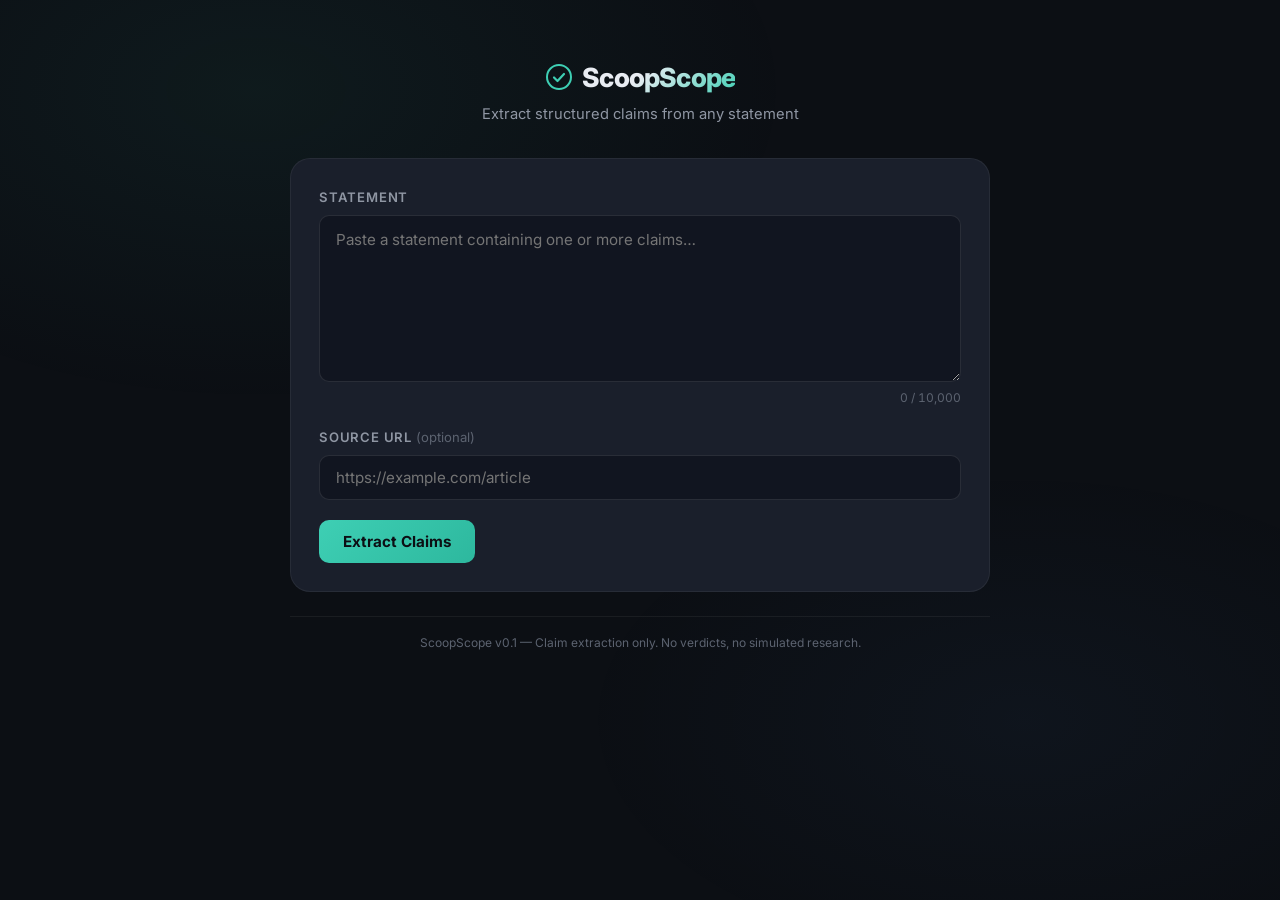
==== frontend/index.html @ 3f0a3651 "feat(milestone-2a): reconcile validation gaps, verify frontend ordering, and design evidence search" ====
<!DOCTYPE html>
<html lang="en">
<head>
    <meta charset="UTF-8">
    <meta name="viewport" content="width=device-width, initial-scale=1.0">
    <meta name="description" content="ScoopScope — paste a statement, extract structured claims for investigation.">
    <title>ScoopScope — Claim Extractor</title>
    <link rel="preconnect" href="https://fonts.googleapis.com">
    <link rel="preconnect" href="https://fonts.gstatic.com" crossorigin>
    <link href="https://fonts.googleapis.com/css2?family=Inter:wght@400;500;600;700;800&display=swap" rel="stylesheet">
    <link rel="stylesheet" href="style.css">
</head>
<body>
    <div class="app-container">
        <!-- Header -->
        <header class="app-header">
            <div class="logo-group">
                <div class="logo-icon" aria-hidden="true">
                    <svg width="28" height="28" viewBox="0 0 28 28" fill="none">
                        <circle cx="14" cy="14" r="12" stroke="currentColor" stroke-width="2"/>
                        <path d="M9 14.5L12.5 18L19 11" stroke="currentColor" stroke-width="2.2" stroke-linecap="round" stroke-linejoin="round"/>
                    </svg>
                </div>
                <h1 class="logo-text">ScoopScope</h1>
            </div>
            <p class="app-tagline">Extract structured claims from any statement</p>
        </header>

        <!-- Input Section -->
        <main class="main-content">
            <form id="extraction-form" class="input-card" autocomplete="off">
                <div class="form-group">
                    <label for="input-text" class="form-label">Statement</label>
                    <textarea
                        id="input-text"
                        class="form-textarea"
                        placeholder="Paste a statement containing one or more claims…"
                        rows="6"
                        maxlength="10000"
                        required
                    ></textarea>
                    <div class="char-counter">
                        <span id="char-count">0</span> / 10,000
                    </div>
                </div>
                <div class="form-group">
                    <label for="source-url" class="form-label">
                        Source URL <span class="label-optional">(optional)</span>
                    </label>
                    <input
                        id="source-url"
                        class="form-input"
                        type="url"
                        placeholder="https://example.com/article"
                    />
                </div>
                <button id="submit-btn" type="submit" class="btn-primary">
                    <span class="btn-label">Extract Claims</span>
                    <span class="btn-spinner" aria-hidden="true"></span>
                </button>
            </form>

            <!-- Error Banner -->
            <div id="error-banner" class="error-banner hidden" role="alert">
                <div class="error-icon" aria-hidden="true">⚠</div>
                <div class="error-body">
                    <strong id="error-title"></strong>
                    <p id="error-detail"></p>
                    <div class="error-actions">
                        <button id="error-retry" type="button" class="btn-retry">Try Again</button>
                    </div>
                </div>
                <button id="error-dismiss" class="error-dismiss" aria-label="Dismiss">&times;</button>
            </div>

            <!-- Results Section -->
            <section id="results-section" class="results-section hidden" aria-live="polite">
                <div class="results-header">
                    <h2 class="results-title">Extracted Claims</h2>
                    <span id="results-status" class="results-status"></span>
                </div>
                <div class="submitted-context">
                    <div class="context-label">Original submission</div>
                    <blockquote id="submitted-text" class="submitted-text"></blockquote>
                    <div id="submitted-url-row" class="submitted-url-row hidden">
                        <span class="context-label">Source:</span>
                        <a id="submitted-url" class="submitted-url" target="_blank" rel="noopener noreferrer"></a>
                    </div>
                </div>
                <div id="claims-list" class="claims-list"></div>
                <div class="results-footer">
                    <p class="evidence-notice">
                        Claims extracted. Evidence research not yet performed.
                    </p>
                </div>
            </section>
        </main>

        <footer class="app-footer">
            <p>ScoopScope v0.1 — Claim extraction only. No verdicts, no simulated research.</p>
        </footer>
    </div>

    <script src="app.js"></script>
</body>
</html>
---- frontend/style.css ----
/* ============================================================
   ScoopScope — Design System & Styles
   ============================================================ */

/* --- Design tokens --- */
:root {
    /* Palette – dark theme with teal accent */
    --bg-primary: #0c0f14;
    --bg-secondary: #141820;
    --bg-card: #1a1f2b;
    --bg-card-hover: #1f2636;
    --bg-input: #111520;

    --border-subtle: rgba(255, 255, 255, 0.06);
    --border-input: rgba(255, 255, 255, 0.1);
    --border-focus: #3ecfb4;

    --text-primary: #e8ecf2;
    --text-secondary: #8f96a3;
    --text-tertiary: #5c6370;
    --text-accent: #3ecfb4;

    --accent: #3ecfb4;
    --accent-dim: rgba(62, 207, 180, 0.12);
    --accent-hover: #50e8cc;

    --error-bg: rgba(235, 87, 87, 0.1);
    --error-border: rgba(235, 87, 87, 0.3);
    --error-text: #f07070;

    --tag-factual-bg: rgba(62, 207, 180, 0.12);
    --tag-factual-text: #3ecfb4;
    --tag-opinion-bg: rgba(167, 139, 250, 0.12);
    --tag-opinion-text: #a78bfa;
    --tag-prediction-bg: rgba(251, 191, 36, 0.12);
    --tag-prediction-text: #fbbf24;
    --tag-causal-bg: rgba(96, 165, 250, 0.12);
    --tag-causal-text: #60a5fa;

    /* Typography */
    --font-family: 'Inter', -apple-system, BlinkMacSystemFont, 'Segoe UI', Roboto, sans-serif;
    --font-mono: 'Fira Code', 'JetBrains Mono', 'Cascadia Code', monospace;

    /* Spacing & radius */
    --radius-sm: 6px;
    --radius-md: 10px;
    --radius-lg: 16px;
    --radius-xl: 20px;
    --transition: 0.2s ease;
}

/* --- Reset --- */
*,
*::before,
*::after {
    box-sizing: border-box;
    margin: 0;
    padding: 0;
}

/* --- Base --- */
html {
    font-size: 16px;
    -webkit-font-smoothing: antialiased;
    -moz-osx-font-smoothing: grayscale;
}

body {
    font-family: var(--font-family);
    background: var(--bg-primary);
    color: var(--text-primary);
    line-height: 1.6;
    min-height: 100vh;
}

/* Subtle animated gradient on background */
body::before {
    content: '';
    position: fixed;
    inset: 0;
    background:
        radial-gradient(ellipse 60% 50% at 20% 10%, rgba(62, 207, 180, 0.06) 0%, transparent 70%),
        radial-gradient(ellipse 50% 40% at 80% 80%, rgba(96, 165, 250, 0.04) 0%, transparent 70%);
    pointer-events: none;
    z-index: 0;
}

/* --- Layout --- */
.app-container {
    position: relative;
    z-index: 1;
    max-width: 740px;
    margin: 0 auto;
    padding: 2rem 1.25rem 3rem;
    display: flex;
    flex-direction: column;
    gap: 1.5rem;
}

/* --- Header --- */
.app-header {
    text-align: center;
    padding: 1.5rem 0 0.5rem;
}

.logo-group {
    display: inline-flex;
    align-items: center;
    gap: 0.6rem;
}

.logo-icon {
    color: var(--accent);
    display: flex;
}

.logo-text {
    font-size: 1.65rem;
    font-weight: 800;
    letter-spacing: -0.03em;
    background: linear-gradient(135deg, var(--text-primary) 40%, var(--accent) 100%);
    -webkit-background-clip: text;
    -webkit-text-fill-color: transparent;
    background-clip: text;
}

.app-tagline {
    color: var(--text-secondary);
    font-size: 0.92rem;
    margin-top: 0.25rem;
}

/* --- Cards --- */
.input-card {
    background: var(--bg-card);
    border: 1px solid var(--border-subtle);
    border-radius: var(--radius-xl);
    padding: 1.75rem;
    display: flex;
    flex-direction: column;
    gap: 1.25rem;
    transition: border-color var(--transition);
}

.input-card:focus-within {
    border-color: rgba(62, 207, 180, 0.2);
}

/* --- Form elements --- */
.form-group {
    display: flex;
    flex-direction: column;
    gap: 0.4rem;
}

.form-label {
    font-size: 0.82rem;
    font-weight: 600;
    color: var(--text-secondary);
    text-transform: uppercase;
    letter-spacing: 0.06em;
}

.label-optional {
    font-weight: 400;
    text-transform: none;
    letter-spacing: normal;
    color: var(--text-tertiary);
}

.form-textarea,
.form-input {
    background: var(--bg-input);
    border: 1px solid var(--border-input);
    border-radius: var(--radius-md);
    color: var(--text-primary);
    font-family: var(--font-family);
    font-size: 0.95rem;
    padding: 0.75rem 1rem;
    transition: border-color var(--transition), box-shadow var(--transition);
    width: 100%;
}

.form-textarea {
    resize: vertical;
    min-height: 120px;
    line-height: 1.55;
}

.form-textarea:focus,
.form-input:focus {
    outline: none;
    border-color: var(--border-focus);
    box-shadow: 0 0 0 3px var(--accent-dim);
}

.char-counter {
    font-size: 0.75rem;
    color: var(--text-tertiary);
    text-align: right;
    font-variant-numeric: tabular-nums;
}

/* --- Button --- */
.btn-primary {
    display: inline-flex;
    align-items: center;
    justify-content: center;
    gap: 0.5rem;
    background: linear-gradient(135deg, var(--accent) 0%, #2db89e 100%);
    color: #0c0f14;
    font-family: var(--font-family);
    font-size: 0.95rem;
    font-weight: 700;
    padding: 0.75rem 1.5rem;
    border: none;
    border-radius: var(--radius-md);
    cursor: pointer;
    transition: transform var(--transition), box-shadow var(--transition), opacity var(--transition);
    align-self: flex-start;
    position: relative;
}

.btn-primary:hover:not(:disabled) {
    transform: translateY(-1px);
    box-shadow: 0 4px 20px rgba(62, 207, 180, 0.25);
}

.btn-primary:active:not(:disabled) {
    transform: translateY(0);
}

.btn-primary:disabled {
    opacity: 0.6;
    cursor: not-allowed;
}

.btn-primary.loading .btn-label {
    opacity: 0;
}

.btn-primary.loading .btn-spinner {
    display: block;
}

.btn-spinner {
    display: none;
    width: 18px;
    height: 18px;
    border: 2.5px solid rgba(12, 15, 20, 0.2);
    border-top-color: #0c0f14;
    border-radius: 50%;
    animation: spin 0.7s linear infinite;
    position: absolute;
}

@keyframes spin {
    to { transform: rotate(360deg); }
}

/* --- Error banner --- */
.error-banner {
    background: var(--error-bg);
    border: 1px solid var(--error-border);
    border-radius: var(--radius-md);
    padding: 1rem 1.25rem;
    display: flex;
    align-items: flex-start;
    gap: 0.75rem;
    animation: slideDown 0.25s ease-out;
}

.error-banner.hidden {
    display: none;
}

@keyframes slideDown {
    from {
        opacity: 0;
        transform: translateY(-8px);
    }
    to {
        opacity: 1;
        transform: translateY(0);
    }
}

.error-icon {
    font-size: 1.15rem;
    line-height: 1;
    flex-shrink: 0;
    margin-top: 2px;
}

.error-body {
    flex: 1;
    min-width: 0;
}

.error-body strong {
    color: var(--error-text);
    font-size: 0.9rem;
}

.error-body p {
    color: var(--text-secondary);
    font-size: 0.85rem;
    margin-top: 0.2rem;
    word-break: break-word;
}

.error-actions {
    margin-top: 0.6rem;
}

.btn-retry {
    background: rgba(235, 87, 87, 0.18);
    color: #ffb4b4;
    border: 1px solid rgba(235, 87, 87, 0.45);
    border-radius: var(--radius-sm);
    padding: 0.35rem 0.85rem;
    font-size: 0.82rem;
    font-weight: 600;
    cursor: pointer;
    font-family: var(--font-family);
    display: inline-flex;
    align-items: center;
    gap: 0.35rem;
    transition: background var(--transition), border-color var(--transition), transform var(--transition);
}

.btn-retry:hover {
    background: rgba(235, 87, 87, 0.3);
    border-color: rgba(235, 87, 87, 0.7);
    color: #ffffff;
    transform: translateY(-1px);
}

.btn-retry:active {
    transform: translateY(0);
}

.error-dismiss {
    background: none;
    border: none;
    color: var(--text-tertiary);
    font-size: 1.3rem;
    cursor: pointer;
    padding: 0 0.25rem;
    line-height: 1;
    transition: color var(--transition);
}

.error-dismiss:hover {
    color: var(--text-primary);
}

/* --- Results --- */
.results-section {
    animation: fadeIn 0.3s ease-out;
}

.results-section.hidden {
    display: none;
}

@keyframes fadeIn {
    from { opacity: 0; }
    to { opacity: 1; }
}

.results-header {
    display: flex;
    align-items: center;
    justify-content: space-between;
    gap: 1rem;
    margin-bottom: 1rem;
}

.results-title {
    font-size: 1.15rem;
    font-weight: 700;
    color: var(--text-primary);
}

.results-status {
    font-size: 0.78rem;
    color: var(--text-tertiary);
    font-variant-numeric: tabular-nums;
}

/* Submitted context block */
.submitted-context {
    background: var(--bg-card);
    border: 1px solid var(--border-subtle);
    border-radius: var(--radius-md);
    padding: 1rem 1.25rem;
    margin-bottom: 1rem;
}

.context-label {
    font-size: 0.72rem;
    font-weight: 600;
    text-transform: uppercase;
    letter-spacing: 0.06em;
    color: var(--text-tertiary);
    margin-bottom: 0.4rem;
}

.submitted-text {
    color: var(--text-secondary);
    font-size: 0.88rem;
    line-height: 1.55;
    border-left: 3px solid var(--border-input);
    padding-left: 0.75rem;
    white-space: pre-wrap;
    word-break: break-word;
    max-height: 200px;
    overflow-y: auto;
}

.submitted-url-row {
    margin-top: 0.6rem;
    display: flex;
    align-items: center;
    gap: 0.4rem;
}

.submitted-url-row.hidden {
    display: none;
}

.submitted-url {
    color: var(--accent);
    font-size: 0.82rem;
    text-decoration: none;
    word-break: break-all;
}

.submitted-url:hover {
    text-decoration: underline;
}

/* Claims list */
.claims-list {
    display: flex;
    flex-direction: column;
    gap: 0.75rem;
}

.claim-card {
    background: var(--bg-card);
    border: 1px solid var(--border-subtle);
    border-radius: var(--radius-lg);
    padding: 1.25rem;
    transition: border-color var(--transition), transform var(--transition);
    animation: claimAppear 0.3s ease-out backwards;
}

.claim-card:hover {
    border-color: rgba(255, 255, 255, 0.1);
    transform: translateY(-1px);
}

@keyframes claimAppear {
    from {
        opacity: 0;
        transform: translateY(6px);
    }
    to {
        opacity: 1;
        transform: translateY(0);
    }
}

.claim-top-row {
    display: flex;
    align-items: center;
    gap: 0.5rem;
    margin-bottom: 0.6rem;
}

.claim-number {
    font-size: 0.72rem;
    font-weight: 700;
    color: var(--text-tertiary);
    background: var(--bg-input);
    padding: 0.15rem 0.5rem;
    border-radius: var(--radius-sm);
    flex-shrink: 0;
}

.claim-type-tag {
    font-size: 0.7rem;
    font-weight: 600;
    text-transform: uppercase;
    letter-spacing: 0.06em;
    padding: 0.15rem 0.55rem;
    border-radius: var(--radius-sm);
}

.claim-type-tag.factual  { background: var(--tag-factual-bg);   color: var(--tag-factual-text); }
.claim-type-tag.opinion  { background: var(--tag-opinion-bg);   color: var(--tag-opinion-text); }
.claim-type-tag.prediction { background: var(--tag-prediction-bg); color: var(--tag-prediction-text); }
.claim-type-tag.causal   { background: var(--tag-causal-bg);    color: var(--tag-causal-text); }

.claim-assertion {
    font-size: 0.95rem;
    font-weight: 500;
    color: var(--text-primary);
    line-height: 1.5;
    margin-bottom: 0.5rem;
}

.claim-original {
    font-size: 0.82rem;
    color: var(--text-tertiary);
    font-style: italic;
    line-height: 1.5;
    border-left: 2px solid var(--border-input);
    padding-left: 0.65rem;
    margin-bottom: 0.6rem;
}

.claim-details {
    display: flex;
    flex-wrap: wrap;
    gap: 0.4rem 1rem;
}

.claim-detail {
    font-size: 0.76rem;
    color: var(--text-secondary);
    display: flex;
    align-items: center;
    gap: 0.3rem;
}

.claim-detail .detail-label {
    color: var(--text-tertiary);
    font-weight: 600;
    text-transform: uppercase;
    letter-spacing: 0.04em;
    font-size: 0.68rem;
}

/* --- Results footer --- */
.results-footer {
    margin-top: 1rem;
    padding: 0.75rem 1rem;
    background: var(--accent-dim);
    border-radius: var(--radius-md);
    border: 1px solid rgba(62, 207, 180, 0.1);
}

.evidence-notice {
    color: var(--accent);
    font-size: 0.82rem;
    font-weight: 500;
    text-align: center;
}

/* --- Footer --- */
.app-footer {
    text-align: center;
    padding: 1rem 0 0;
    border-top: 1px solid var(--border-subtle);
}

.app-footer p {
    color: var(--text-tertiary);
    font-size: 0.75rem;
}

/* --- Responsive --- */
@media (max-width: 540px) {
    .app-container {
        padding: 1.25rem 1rem 2rem;
    }
    .input-card {
        padding: 1.25rem;
    }
    .claim-card {
        padding: 1rem;
    }
    .results-header {
        flex-direction: column;
        align-items: flex-start;
        gap: 0.3rem;
    }
}
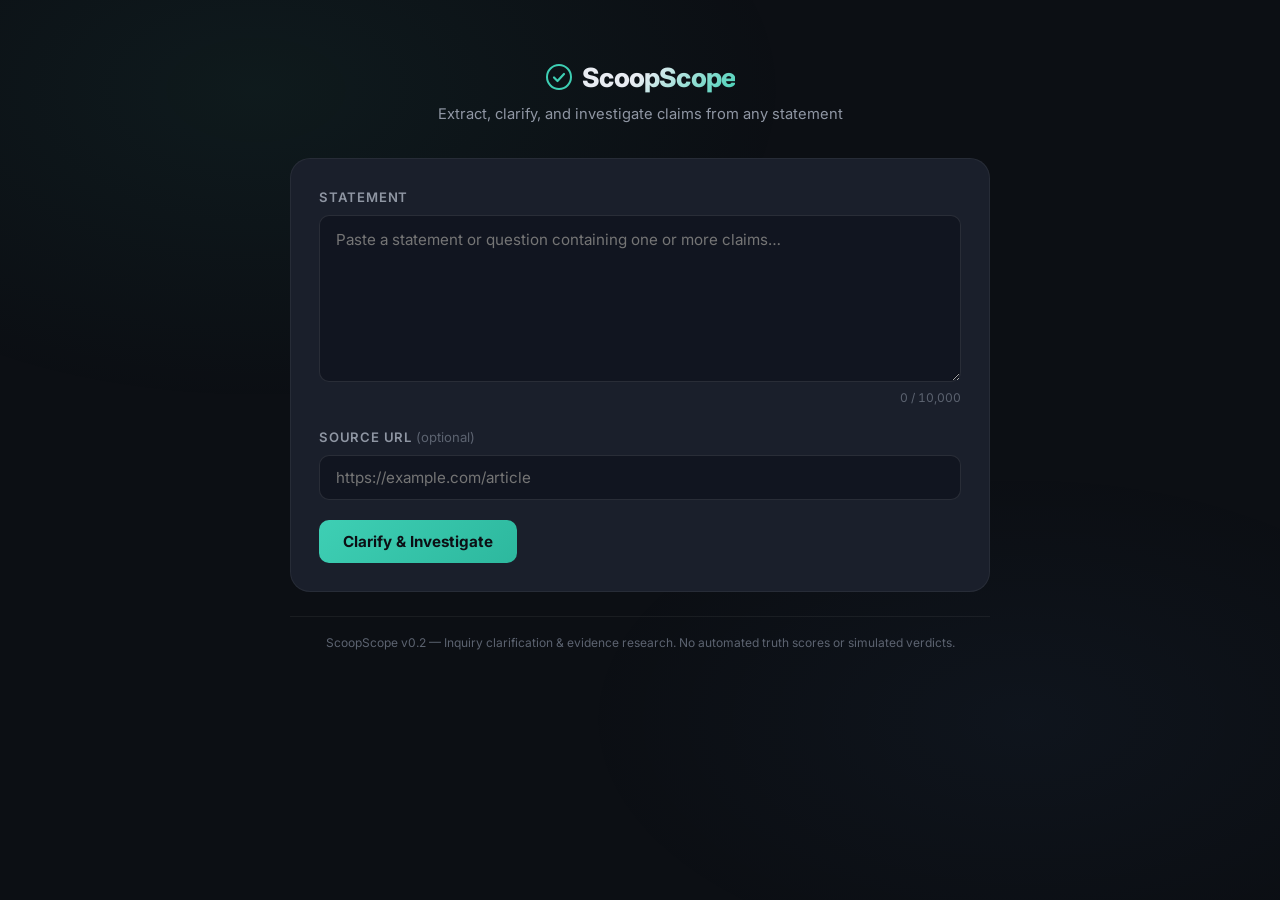
==== commit 8200dee5: "feat(3a): implement inquiry clarification, confirmed scope, and checkable claims" ====
--- a/frontend/index.html
+++ b/frontend/index.html
@@ -3,8 +3,8 @@
 <head>
     <meta charset="UTF-8">
     <meta name="viewport" content="width=device-width, initial-scale=1.0">
-    <meta name="description" content="ScoopScope — paste a statement, extract structured claims for investigation.">
-    <title>ScoopScope — Claim Extractor</title>
+    <meta name="description" content="ScoopScope — paste a statement, clarify inquiry scope, and retrieve evidence.">
+    <title>ScoopScope — Claim & Source Investigator</title>
     <link rel="preconnect" href="https://fonts.googleapis.com">
     <link rel="preconnect" href="https://fonts.gstatic.com" crossorigin>
     <link href="https://fonts.googleapis.com/css2?family=Inter:wght@400;500;600;700;800&display=swap" rel="stylesheet">
@@ -23,7 +23,7 @@
                 </div>
                 <h1 class="logo-text">ScoopScope</h1>
             </div>
-            <p class="app-tagline">Extract structured claims from any statement</p>
+            <p class="app-tagline">Extract, clarify, and investigate claims from any statement</p>
         </header>
 
         <!-- Input Section -->
@@ -34,7 +34,7 @@
                     <textarea
                         id="input-text"
                         class="form-textarea"
-                        placeholder="Paste a statement containing one or more claims…"
+                        placeholder="Paste a statement or question containing one or more claims…"
                         rows="6"
                         maxlength="10000"
                         required
@@ -55,7 +55,7 @@
                     />
                 </div>
                 <button id="submit-btn" type="submit" class="btn-primary">
-                    <span class="btn-label">Extract Claims</span>
+                    <span class="btn-label">Clarify & Investigate</span>
                     <span class="btn-spinner" aria-hidden="true"></span>
                 </button>
             </form>
@@ -73,10 +73,71 @@
                 <button id="error-dismiss" class="error-dismiss" aria-label="Dismiss">&times;</button>
             </div>
 
+            <!-- Clarification Section (Milestone 3A) -->
+            <section id="clarification-section" class="clarification-card hidden" aria-live="polite">
+                <div class="clarification-header">
+                    <div class="clarification-title-row">
+                        <span id="clarification-round-badge" class="badge-round">Round 1 of 2</span>
+                        <span class="clarification-tag">Scope Clarification</span>
+                    </div>
+                    <h2 id="clarification-question" class="clarification-question"></h2>
+                    <p class="clarification-subtitle">Select an option below or specify your focus to ensure ScoopScope investigates the exact question you intend:</p>
+                </div>
+                <div id="clarification-choices-group" class="clarification-choices-group">
+                    <!-- 3 mutually exclusive option buttons rendered dynamically -->
+                </div>
+                <div class="clarification-freetext-group">
+                    <label for="clarification-freetext" class="form-label">Or clarify in your own words:</label>
+                    <div class="freetext-row">
+                        <input
+                            id="clarification-freetext"
+                            class="form-input"
+                            type="text"
+                            placeholder="Type a specific timeframe, entity, or nuance…"
+                        />
+                        <button id="clarification-submit-btn" type="button" class="btn-secondary">
+                            <span class="btn-label">Continue</span>
+                            <span class="btn-spinner" aria-hidden="true"></span>
+                        </button>
+                    </div>
+                </div>
+                <div id="clarification-broad-container" class="clarification-broad-container hidden">
+                    <button id="btn-broad-inquiry" type="button" class="btn-link">
+                        Investigate broad inquiry across all aspects &rarr;
+                    </button>
+                </div>
+            </section>
+
             <!-- Results Section -->
             <section id="results-section" class="results-section hidden" aria-live="polite">
+                <!-- Confirmed Inquiry Scope (Milestone 3A) -->
+                <div id="confirmed-scope-card" class="confirmed-scope-card">
+                    <div class="scope-header-row">
+                        <span class="scope-badge">Confirmed Inquiry Scope</span>
+                        <span id="scope-purpose-badge" class="scope-purpose-badge">Check a claim</span>
+                    </div>
+                    <div class="scope-statement-box">
+                        <label for="scope-question-input" class="scope-label">We will investigate:</label>
+                        <div class="scope-input-wrapper">
+                            <input id="scope-question-input" type="text" class="scope-question-input" />
+                            <button id="scope-update-btn" type="button" class="btn-sm-secondary">Update</button>
+                        </div>
+                    </div>
+                    <div id="unresolved-scope-container" class="unresolved-scope-container hidden">
+                        <div class="unresolved-title">Material Unresolved Assumptions / Scope Notes:</div>
+                        <ul id="unresolved-list" class="unresolved-list"></ul>
+                    </div>
+                    <div id="limitation-note-banner" class="notice-banner limitation-banner hidden">
+                        <span class="limitation-icon">ℹ</span>
+                        <div class="limitation-content">
+                            <strong>Investigation note:</strong>
+                            <span id="limitation-note-text"></span>
+                        </div>
+                    </div>
+                </div>
+
                 <div class="results-header">
-                    <h2 class="results-title">Extracted Claims</h2>
+                    <h2 class="results-title">Checkable Claims</h2>
                     <span id="results-status" class="results-status"></span>
                 </div>
                 <div class="submitted-context">
@@ -89,15 +150,15 @@
                 </div>
                 <div id="claims-list" class="claims-list"></div>
                 <div class="results-footer">
-                    <p class="evidence-notice">
-                        Claims extracted. Evidence research not yet performed.
+                    <p id="evidence-stage-notice" class="evidence-notice">
+                        Inquiry scope confirmed. Select a claim above to research real sources.
                     </p>
                 </div>
             </section>
         </main>
 
         <footer class="app-footer">
-            <p>ScoopScope v0.1 — Claim extraction only. No verdicts, no simulated research.</p>
+            <p>ScoopScope v0.2 — Inquiry clarification & evidence research. No automated truth scores or simulated verdicts.</p>
         </footer>
     </div>
 
--- a/frontend/style.css
+++ b/frontend/style.css
@@ -570,6 +570,616 @@
 .app-footer p {
     color: var(--text-tertiary);
     font-size: 0.75rem;
+}
+
+/* ============================================================
+   Milestone 2C: Research & Evidence UI
+   ============================================================ */
+
+.claim-actions {
+    display: flex;
+    justify-content: flex-end;
+    margin-top: 0.75rem;
+    padding-top: 0.65rem;
+    border-top: 1px solid var(--border-subtle);
+}
+
+.btn-research {
+    display: inline-flex;
+    align-items: center;
+    gap: 0.4rem;
+    padding: 0.45rem 0.85rem;
+    background: var(--accent-dim);
+    color: var(--accent);
+    border: 1px solid rgba(62, 207, 180, 0.25);
+    border-radius: var(--radius-sm);
+    font-size: 0.82rem;
+    font-weight: 600;
+    cursor: pointer;
+    transition: var(--transition);
+}
+
+.btn-research:hover:not(:disabled) {
+    background: rgba(62, 207, 180, 0.2);
+    border-color: var(--accent);
+    transform: translateY(-1px);
+}
+
+.btn-research:disabled {
+    opacity: 0.55;
+    cursor: not-allowed;
+    transform: none;
+}
+
+.claim-research-panel {
+    margin-top: 1rem;
+    padding: 1rem;
+    background: var(--bg-secondary);
+    border: 1px solid var(--border-subtle);
+    border-radius: var(--radius-md);
+    display: flex;
+    flex-direction: column;
+    gap: 1rem;
+}
+
+.research-loading-state {
+    display: flex;
+    align-items: center;
+    gap: 0.6rem;
+    color: var(--text-accent);
+    font-size: 0.85rem;
+    font-weight: 500;
+    padding: 0.75rem 0;
+}
+
+.research-spinner {
+    width: 16px;
+    height: 16px;
+    border: 2px solid rgba(62, 207, 180, 0.2);
+    border-top-color: var(--accent);
+    border-radius: 50%;
+    animation: spin 0.8s linear infinite;
+}
+
+.research-summary-bar {
+    display: flex;
+    flex-direction: column;
+    gap: 0.3rem;
+    font-size: 0.82rem;
+    color: var(--text-secondary);
+    padding-bottom: 0.75rem;
+    border-bottom: 1px solid var(--border-subtle);
+}
+
+.query-chip {
+    font-family: var(--font-mono);
+    font-size: 0.75rem;
+    background: var(--bg-input);
+    padding: 0.2rem 0.4rem;
+    border-radius: var(--radius-sm);
+    border: 1px solid var(--border-subtle);
+    color: var(--text-primary);
+}
+
+.section-label {
+    font-size: 0.78rem;
+    text-transform: uppercase;
+    letter-spacing: 0.05em;
+    font-weight: 700;
+    color: var(--text-tertiary);
+    display: flex;
+    align-items: center;
+    justify-content: space-between;
+}
+
+.notice-banner {
+    padding: 0.5rem 0.75rem;
+    border-radius: var(--radius-sm);
+    font-size: 0.78rem;
+    line-height: 1.4;
+}
+
+.notice-snippet-only {
+    background: rgba(251, 191, 36, 0.08);
+    border: 1px solid rgba(251, 191, 36, 0.2);
+    color: #fbbf24;
+}
+
+.notice-candidate-evidence {
+    background: var(--accent-dim);
+    border: 1px solid rgba(62, 207, 180, 0.15);
+    color: var(--accent);
+}
+
+.hits-list, .sources-list {
+    display: flex;
+    flex-direction: column;
+    gap: 0.75rem;
+}
+
+.hit-card, .source-card {
+    background: var(--bg-card);
+    border: 1px solid var(--border-subtle);
+    border-radius: var(--radius-sm);
+    padding: 0.75rem 0.9rem;
+    display: flex;
+    flex-direction: column;
+    gap: 0.4rem;
+}
+
+.hit-header, .source-header {
+    display: flex;
+    align-items: center;
+    justify-content: space-between;
+    gap: 0.5rem;
+}
+
+.hit-title, .source-title {
+    font-size: 0.88rem;
+    font-weight: 600;
+    color: var(--text-primary);
+    text-decoration: none;
+}
+
+.hit-title:hover, .source-title:hover {
+    color: var(--accent-hover);
+    text-decoration: underline;
+}
+
+.hit-snippet {
+    font-size: 0.8rem;
+    color: var(--text-secondary);
+    line-height: 1.45;
+}
+
+.badge-tag {
+    font-size: 0.68rem;
+    font-weight: 700;
+    padding: 0.15rem 0.45rem;
+    border-radius: 4px;
+    letter-spacing: 0.02em;
+    white-space: nowrap;
+}
+
+.badge-snippet-only {
+    background: rgba(251, 191, 36, 0.15);
+    color: #fbbf24;
+    border: 1px solid rgba(251, 191, 36, 0.3);
+}
+
+.badge-retrieved {
+    background: rgba(62, 207, 180, 0.15);
+    color: #3ecfb4;
+    border: 1px solid rgba(62, 207, 180, 0.3);
+}
+
+.badge-inaccessible {
+    background: rgba(235, 87, 87, 0.12);
+    color: #f07070;
+    border: 1px solid rgba(235, 87, 87, 0.25);
+}
+
+.badge-ssrf {
+    background: rgba(235, 87, 87, 0.2);
+    color: #ff5252;
+    border: 1px solid rgba(235, 87, 87, 0.4);
+}
+
+.source-meta-row {
+    font-size: 0.72rem;
+    color: var(--text-tertiary);
+    font-family: var(--font-mono);
+    display: flex;
+    flex-wrap: wrap;
+    gap: 0.6rem;
+}
+
+.passage-box {
+    margin-top: 0.4rem;
+    background: var(--bg-input);
+    border-left: 3px solid var(--accent);
+    padding: 0.6rem 0.8rem;
+    border-radius: 0 var(--radius-sm) var(--radius-sm) 0;
+    display: flex;
+    flex-direction: column;
+    gap: 0.35rem;
+}
+
+.passage-text {
+    font-size: 0.84rem;
+    color: var(--text-primary);
+    line-height: 1.5;
+}
+
+.passage-relevance {
+    font-size: 0.72rem;
+    color: var(--text-accent);
+    font-weight: 500;
+}
+
+.passage-context-toggle {
+    background: none;
+    border: none;
+    color: var(--text-secondary);
+    font-size: 0.72rem;
+    cursor: pointer;
+    text-align: left;
+    padding: 0;
+    text-decoration: underline;
+    margin-top: 0.2rem;
+}
+
+.passage-context-box {
+    margin-top: 0.3rem;
+    font-size: 0.78rem;
+    color: var(--text-secondary);
+    background: rgba(0, 0, 0, 0.2);
+    padding: 0.5rem;
+    border-radius: var(--radius-sm);
+    line-height: 1.45;
+}
+
+.source-error-msg {
+    font-size: 0.78rem;
+    color: var(--error-text);
+    font-family: var(--font-mono);
+}
+
+.text-viewer-toggle {
+    margin-top: 0.3rem;
+    background: none;
+    border: 1px solid var(--border-subtle);
+    color: var(--text-secondary);
+    font-size: 0.74rem;
+    border-radius: var(--radius-sm);
+    padding: 0.25rem 0.5rem;
+    cursor: pointer;
+    align-self: flex-start;
+}
+
+.text-viewer-toggle:hover {
+    color: var(--text-primary);
+    border-color: var(--border-input);
+}
+
+.raw-page-text-box {
+    margin-top: 0.4rem;
+    font-family: var(--font-mono);
+    font-size: 0.72rem;
+    background: var(--bg-input);
+    color: var(--text-secondary);
+    padding: 0.6rem;
+    border-radius: var(--radius-sm);
+    max-height: 160px;
+    overflow-y: auto;
+    white-space: pre-wrap;
+    word-break: break-word;
+    border: 1px solid var(--border-subtle);
+}
+
+/* --- Clarification Section (Milestone 3A) --- */
+.clarification-card {
+    background: var(--bg-card);
+    border: 1px solid rgba(62, 207, 180, 0.25);
+    box-shadow: 0 4px 24px rgba(0, 0, 0, 0.35);
+    border-radius: var(--radius-lg);
+    padding: 1.5rem;
+    display: flex;
+    flex-direction: column;
+    gap: 1.25rem;
+    animation: slideDown 0.3s ease-out;
+}
+
+.clarification-card.hidden {
+    display: none;
+}
+
+.clarification-title-row {
+    display: flex;
+    align-items: center;
+    gap: 0.6rem;
+    margin-bottom: 0.5rem;
+}
+
+.badge-round {
+    font-size: 0.72rem;
+    font-weight: 700;
+    text-transform: uppercase;
+    letter-spacing: 0.06em;
+    background: rgba(62, 207, 180, 0.15);
+    color: var(--accent);
+    padding: 0.2rem 0.6rem;
+    border-radius: 999px;
+    border: 1px solid rgba(62, 207, 180, 0.3);
+}
+
+.clarification-tag {
+    font-size: 0.72rem;
+    font-weight: 600;
+    text-transform: uppercase;
+    letter-spacing: 0.05em;
+    color: var(--text-tertiary);
+}
+
+.clarification-question {
+    font-size: 1.15rem;
+    font-weight: 700;
+    color: var(--text-primary);
+    line-height: 1.4;
+    margin-bottom: 0.35rem;
+}
+
+.clarification-subtitle {
+    font-size: 0.85rem;
+    color: var(--text-secondary);
+    line-height: 1.45;
+}
+
+.clarification-choices-group {
+    display: flex;
+    flex-direction: column;
+    gap: 0.65rem;
+}
+
+.btn-choice {
+    background: var(--bg-secondary);
+    border: 1px solid var(--border-input);
+    color: var(--text-primary);
+    font-family: var(--font-family);
+    font-size: 0.9rem;
+    font-weight: 500;
+    text-align: left;
+    padding: 0.85rem 1.1rem;
+    border-radius: var(--radius-md);
+    cursor: pointer;
+    transition: all var(--transition);
+    display: flex;
+    align-items: center;
+    justify-content: space-between;
+}
+
+.btn-choice:hover:not(:disabled) {
+    background: var(--bg-card-hover);
+    border-color: var(--accent);
+    transform: translateX(2px);
+    box-shadow: 0 2px 12px rgba(62, 207, 180, 0.12);
+}
+
+.btn-choice:active:not(:disabled) {
+    transform: translateX(0);
+}
+
+.btn-choice:disabled {
+    opacity: 0.5;
+    cursor: not-allowed;
+}
+
+.clarification-freetext-group {
+    display: flex;
+    flex-direction: column;
+    gap: 0.4rem;
+    padding-top: 0.5rem;
+    border-top: 1px solid var(--border-subtle);
+}
+
+.freetext-row {
+    display: flex;
+    gap: 0.6rem;
+}
+
+.freetext-row .form-input {
+    flex: 1;
+}
+
+.btn-secondary {
+    display: inline-flex;
+    align-items: center;
+    justify-content: center;
+    background: var(--bg-card-hover);
+    color: var(--text-primary);
+    border: 1px solid var(--border-input);
+    font-family: var(--font-family);
+    font-size: 0.88rem;
+    font-weight: 600;
+    padding: 0.65rem 1.25rem;
+    border-radius: var(--radius-md);
+    cursor: pointer;
+    transition: all var(--transition);
+    white-space: nowrap;
+    position: relative;
+}
+
+.btn-secondary:hover:not(:disabled) {
+    border-color: var(--border-focus);
+    background: var(--bg-input);
+}
+
+.btn-secondary:disabled {
+    opacity: 0.5;
+    cursor: not-allowed;
+}
+
+.clarification-broad-container {
+    padding-top: 0.25rem;
+}
+
+.btn-link {
+    background: none;
+    border: none;
+    color: var(--text-tertiary);
+    font-family: var(--font-family);
+    font-size: 0.82rem;
+    text-decoration: underline;
+    cursor: pointer;
+    padding: 0;
+    transition: color var(--transition);
+}
+
+.btn-link:hover {
+    color: var(--accent);
+}
+
+/* --- Confirmed Scope Card (Milestone 3A) --- */
+.confirmed-scope-card {
+    background: var(--bg-card);
+    border: 1px solid rgba(62, 207, 180, 0.2);
+    border-radius: var(--radius-lg);
+    padding: 1.25rem;
+    margin-bottom: 1.25rem;
+    display: flex;
+    flex-direction: column;
+    gap: 0.9rem;
+}
+
+.confirmed-scope-card.hidden {
+    display: none;
+}
+
+.scope-header-row {
+    display: flex;
+    align-items: center;
+    justify-content: space-between;
+}
+
+.scope-badge {
+    font-size: 0.72rem;
+    font-weight: 700;
+    text-transform: uppercase;
+    letter-spacing: 0.06em;
+    color: var(--accent);
+    background: var(--accent-dim);
+    padding: 0.2rem 0.55rem;
+    border-radius: var(--radius-sm);
+}
+
+.scope-purpose-badge {
+    font-size: 0.72rem;
+    font-weight: 600;
+    color: var(--text-secondary);
+    background: var(--bg-secondary);
+    padding: 0.2rem 0.55rem;
+    border-radius: var(--radius-sm);
+    text-transform: capitalize;
+}
+
+.scope-statement-box {
+    display: flex;
+    flex-direction: column;
+    gap: 0.4rem;
+}
+
+.scope-label {
+    font-size: 0.82rem;
+    font-weight: 700;
+    color: var(--text-primary);
+    text-transform: uppercase;
+    letter-spacing: 0.04em;
+}
+
+.scope-input-wrapper {
+    display: flex;
+    gap: 0.5rem;
+}
+
+.scope-question-input {
+    flex: 1;
+    background: var(--bg-input);
+    border: 1px solid var(--border-input);
+    border-radius: var(--radius-md);
+    padding: 0.6rem 0.85rem;
+    font-family: var(--font-family);
+    font-size: 0.92rem;
+    color: var(--text-primary);
+    font-weight: 500;
+    transition: border-color var(--transition);
+}
+
+.scope-question-input:focus {
+    outline: none;
+    border-color: var(--border-focus);
+    box-shadow: 0 0 0 3px var(--accent-dim);
+}
+
+.btn-sm-secondary {
+    background: var(--bg-secondary);
+    border: 1px solid var(--border-input);
+    color: var(--text-secondary);
+    font-family: var(--font-family);
+    font-size: 0.78rem;
+    font-weight: 600;
+    padding: 0.5rem 0.85rem;
+    border-radius: var(--radius-md);
+    cursor: pointer;
+    transition: all var(--transition);
+}
+
+.btn-sm-secondary:hover {
+    color: var(--text-primary);
+    border-color: var(--border-focus);
+}
+
+.unresolved-scope-container {
+    background: var(--bg-secondary);
+    border: 1px solid var(--border-subtle);
+    border-radius: var(--radius-md);
+    padding: 0.75rem 1rem;
+}
+
+.unresolved-scope-container.hidden {
+    display: none;
+}
+
+.unresolved-title {
+    font-size: 0.75rem;
+    font-weight: 700;
+    text-transform: uppercase;
+    letter-spacing: 0.05em;
+    color: #fbbf24;
+    margin-bottom: 0.4rem;
+}
+
+.unresolved-list {
+    list-style: disc;
+    padding-left: 1.2rem;
+    display: flex;
+    flex-direction: column;
+    gap: 0.25rem;
+}
+
+.unresolved-item {
+    font-size: 0.82rem;
+    color: var(--text-secondary);
+    line-height: 1.4;
+}
+
+.limitation-banner {
+    background: rgba(251, 191, 36, 0.08);
+    border: 1px solid rgba(251, 191, 36, 0.25);
+    border-radius: var(--radius-md);
+    padding: 0.75rem 1rem;
+    display: flex;
+    align-items: flex-start;
+    gap: 0.6rem;
+    color: #fbbf24;
+    font-size: 0.84rem;
+}
+
+.limitation-banner.hidden {
+    display: none;
+}
+
+.limitation-icon {
+    font-size: 1rem;
+    line-height: 1.2;
+}
+
+.limitation-content {
+    flex: 1;
+    color: var(--text-secondary);
+}
+
+.limitation-content strong {
+    color: #fbbf24;
 }
 
 /* --- Responsive --- */
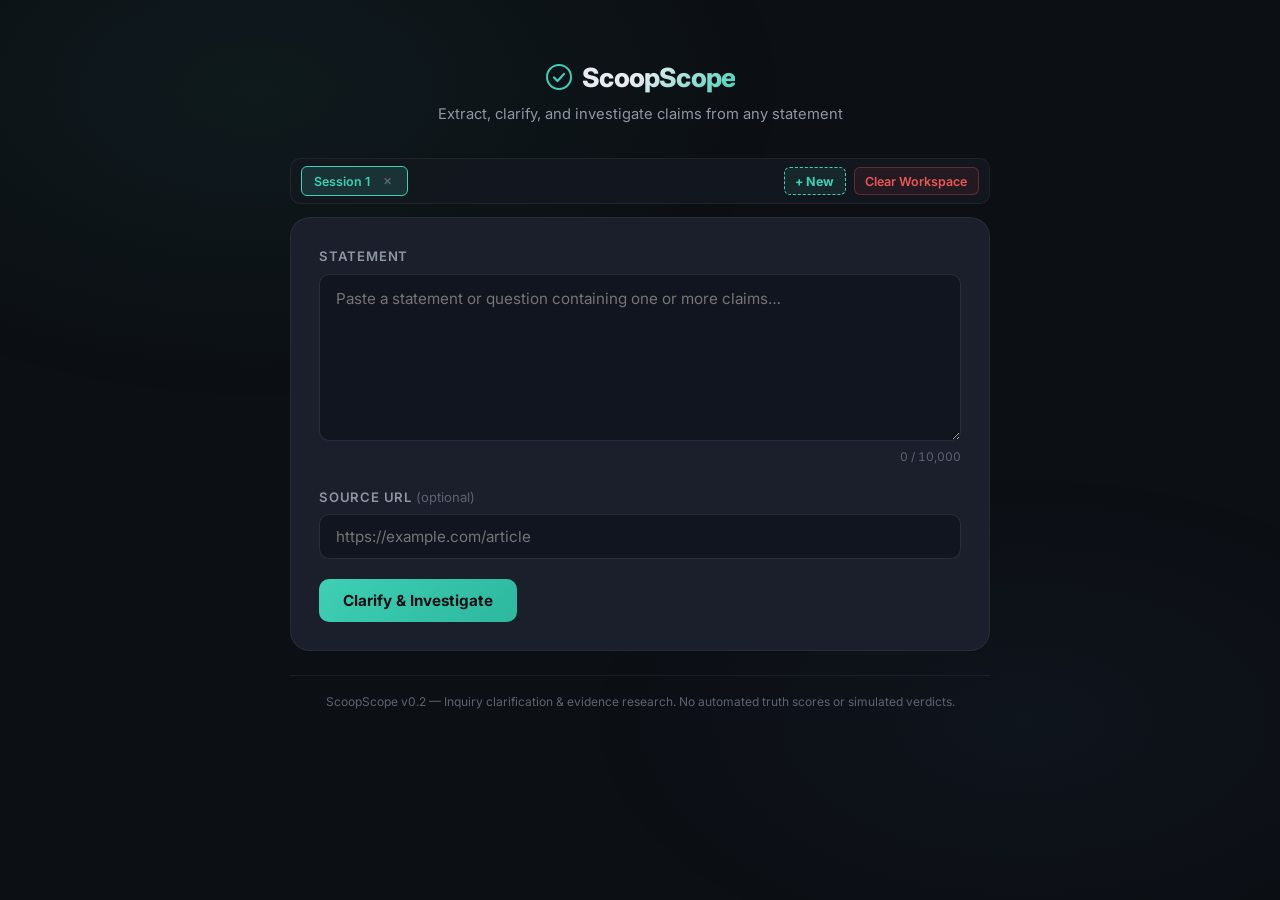
==== commit e054d1e0: "feat(4e): add multi-tab workspace localStorage auto-save, reload restore, and clear workspace reset" ====
--- a/frontend/index.html
+++ b/frontend/index.html
@@ -28,6 +28,37 @@
 
         <!-- Input Section -->
         <main class="main-content">
+            <!-- Sticky Floating Inquiry Bar & Progress Banner (Milestone 3B Upgrade) -->
+            <div id="sticky-inquiry-bar" class="sticky-inquiry-bar hidden">
+                <div class="sticky-inquiry-header">
+                    <div class="sticky-inquiry-pill">
+                        <span class="sticky-inquiry-icon" aria-hidden="true">🔍</span>
+                        <span class="sticky-inquiry-label">Investigating:</span>
+                        <span id="sticky-inquiry-text" class="sticky-inquiry-text">No active inquiry</span>
+                    </div>
+                    <button id="btn-sticky-edit" type="button" class="btn-sticky-edit" title="Scroll to edit inquiry scope">
+                        Edit ↑
+                    </button>
+                </div>
+                <!-- Loading Progress Banner embedded directly in sticky bar -->
+                <div id="loading-progress-banner" class="loading-progress-banner hidden" role="status" aria-live="polite">
+                    <div class="progress-bar-track">
+                        <div class="progress-bar-slider"></div>
+                    </div>
+                    <div class="progress-content">
+                        <span class="loading-spinner-sprite" aria-hidden="true"></span>
+                        <span id="loading-progress-message" class="loading-progress-message">Analyzing your statement and checking scope…</span>
+                    </div>
+                </div>
+            </div>
+
+            <!-- Top-Level Session Inquiry Tabs (Milestone 3B Multi-Tab Upgrade) -->
+            <div id="session-tabs-bar" class="session-tabs-bar hidden" role="tablist" aria-label="Investigation Sessions">
+                <div id="session-tabs-list" class="session-tabs-list"></div>
+                <button id="btn-new-session" type="button" class="btn-new-session btn-new-session-tab" title="Start a fresh inquiry without losing previous ones">+ New</button>
+                <button id="btn-clear-workspace" class="btn-clear-workspace" type="button" title="Clear all saved tabs and reset workspace">Clear Workspace</button>
+            </div>
+
             <form id="extraction-form" class="input-card" autocomplete="off">
                 <div class="form-group">
                     <label for="input-text" class="form-label">Statement</label>
@@ -39,6 +70,7 @@
                         maxlength="10000"
                         required
                     ></textarea>
+                    <input id="claim-input" type="hidden" value="" />
                     <div class="char-counter">
                         <span id="char-count">0</span> / 10,000
                     </div>
@@ -155,6 +187,8 @@
                     </p>
                 </div>
             </section>
+
+            <section id="report-studio-section" class="hidden"></section>
         </main>
 
         <footer class="app-footer">
--- a/frontend/style.css
+++ b/frontend/style.css
@@ -1182,7 +1182,1078 @@
     color: #fbbf24;
 }
 
+/* ============================================================
+   Milestone 3B: Sticky Floating Inquiry Bar & Loading Progress
+   ============================================================ */
+
+.sticky-inquiry-bar {
+    position: sticky;
+    top: 0.75rem;
+    z-index: 100;
+    backdrop-filter: blur(12px);
+    -webkit-backdrop-filter: blur(12px);
+    background: rgba(20, 24, 32, 0.92);
+    border: 1px solid rgba(62, 207, 180, 0.28);
+    border-radius: var(--radius-md);
+    box-shadow: 0 8px 32px rgba(0, 0, 0, 0.45);
+    padding: 0.75rem 1rem;
+    margin-bottom: 1.25rem;
+    transition: all 0.25s ease;
+}
+
+.sticky-inquiry-bar.hidden {
+    display: none;
+}
+
+.sticky-inquiry-header {
+    display: flex;
+    align-items: center;
+    justify-content: space-between;
+    gap: 0.75rem;
+}
+
+.sticky-inquiry-pill {
+    display: flex;
+    align-items: center;
+    gap: 0.5rem;
+    overflow: hidden;
+    min-width: 0;
+}
+
+.sticky-inquiry-icon {
+    font-size: 0.95rem;
+    flex-shrink: 0;
+}
+
+.sticky-inquiry-label {
+    font-size: 0.76rem;
+    font-weight: 700;
+    text-transform: uppercase;
+    letter-spacing: 0.05em;
+    color: var(--accent);
+    flex-shrink: 0;
+}
+
+.sticky-inquiry-text {
+    font-size: 0.88rem;
+    font-weight: 500;
+    color: var(--text-primary);
+    white-space: nowrap;
+    overflow: hidden;
+    text-overflow: ellipsis;
+}
+
+.btn-sticky-edit {
+    background: rgba(62, 207, 180, 0.1);
+    border: 1px solid rgba(62, 207, 180, 0.3);
+    color: var(--accent);
+    border-radius: var(--radius-sm);
+    padding: 0.3rem 0.65rem;
+    font-size: 0.78rem;
+    font-weight: 600;
+    cursor: pointer;
+    white-space: nowrap;
+    transition: all var(--transition);
+    flex-shrink: 0;
+    font-family: inherit;
+}
+
+.btn-sticky-edit:hover {
+    background: rgba(62, 207, 180, 0.2);
+    border-color: var(--accent);
+    transform: translateY(-1px);
+}
+
+/* --- Animated Loading Progress Banner (Inside Sticky Bar) --- */
+.loading-progress-banner {
+    margin-top: 0.65rem;
+    padding-top: 0.65rem;
+    border-top: 1px solid rgba(255, 255, 255, 0.08);
+    display: flex;
+    flex-direction: column;
+    gap: 0.45rem;
+    animation: fadeIn 0.2s ease-out;
+}
+
+.loading-progress-banner.hidden {
+    display: none;
+}
+
+.progress-bar-track {
+    width: 100%;
+    height: 4px;
+    background: rgba(255, 255, 255, 0.08);
+    border-radius: 2px;
+    overflow: hidden;
+    position: relative;
+}
+
+.progress-bar-slider {
+    position: absolute;
+    top: 0;
+    left: -40%;
+    width: 40%;
+    height: 100%;
+    background: linear-gradient(90deg, transparent, var(--accent), #60a5fa, transparent);
+    border-radius: 2px;
+    animation: slideProgress 1.6s cubic-bezier(0.4, 0, 0.2, 1) infinite;
+}
+
+@keyframes slideProgress {
+    0% {
+        left: -40%;
+    }
+    100% {
+        left: 100%;
+    }
+}
+
+.progress-content {
+    display: flex;
+    align-items: center;
+    gap: 0.55rem;
+}
+
+.loading-spinner-sprite {
+    width: 14px;
+    height: 14px;
+    border: 2px solid rgba(62, 207, 180, 0.25);
+    border-top-color: var(--accent);
+    border-radius: 50%;
+    animation: spin 0.8s linear infinite;
+    flex-shrink: 0;
+}
+
+.loading-progress-message {
+    font-size: 0.82rem;
+    color: var(--text-secondary);
+    line-height: 1.35;
+}
+
+/* --- Claim Type Badge for Causal --- */
+.claim-type-tag.causal.checkable-claim {
+    background: var(--tag-factual-bg);
+    color: var(--tag-factual-text);
+}
+
+/* --- Research Results User-First Cards --- */
+.inquiry-synthesis-card {
+    background: linear-gradient(135deg, rgba(62, 207, 180, 0.07) 0%, rgba(96, 165, 250, 0.05) 100%);
+    border: 1px solid rgba(62, 207, 180, 0.25);
+    border-radius: var(--radius-md);
+    padding: 1.1rem;
+    margin-bottom: 1.25rem;
+}
+
+.synthesis-card-title {
+    font-size: 0.82rem;
+    font-weight: 700;
+    text-transform: uppercase;
+    letter-spacing: 0.05em;
+    color: var(--accent);
+    margin-bottom: 0.5rem;
+    display: flex;
+    align-items: center;
+    gap: 0.4rem;
+}
+
+.inquiry-synthesis-text {
+    font-size: 0.92rem;
+    line-height: 1.6;
+    color: var(--text-primary);
+    margin: 0;
+}
+
+/* --- Cornell Notes Layout (Paired Rows Alignment) --- */
+.cornell-notes-grid {
+    display: flex;
+    flex-direction: column;
+    gap: 0.85rem;
+    margin-top: 1rem;
+    margin-bottom: 1.25rem;
+}
+
+.cornell-notes-header-row {
+    display: grid;
+    grid-template-columns: minmax(230px, 34%) 1fr;
+    gap: 1rem;
+    padding-bottom: 0.35rem;
+    border-bottom: 1px solid rgba(255, 255, 255, 0.08);
+}
+
+.cornell-pair-row {
+    display: grid;
+    grid-template-columns: minmax(230px, 34%) 1fr;
+    gap: 1rem;
+    align-items: stretch;
+}
+
+.cornell-cue-cell {
+    display: flex;
+    flex-direction: column;
+}
+
+.cornell-quote-cell {
+    display: flex;
+    flex-direction: column;
+}
+
+.cornell-col-header {
+    font-size: 0.74rem;
+    font-weight: 700;
+    text-transform: uppercase;
+    letter-spacing: 0.06em;
+    color: var(--text-tertiary);
+}
+
+/* Left Cue Card */
+.cornell-cue-card {
+    height: 100%;
+    background: rgba(255, 255, 255, 0.02);
+    border: 1px solid var(--border-subtle);
+    border-radius: var(--radius-sm);
+    padding: 0.75rem;
+    display: flex;
+    flex-direction: column;
+    justify-content: space-between;
+    gap: 0.45rem;
+    transition: border-color var(--transition);
+}
+
+.cornell-cue-card:hover {
+    border-color: rgba(62, 207, 180, 0.25);
+}
+
+.cue-card-top {
+    display: flex;
+    align-items: center;
+    gap: 0.45rem;
+}
+
+.cue-index-badge {
+    display: inline-flex;
+    align-items: center;
+    justify-content: center;
+    min-width: 20px;
+    height: 20px;
+    padding: 0 4px;
+    border-radius: 4px;
+    background: rgba(62, 207, 180, 0.15);
+    color: var(--accent);
+    font-size: 0.72rem;
+    font-weight: 700;
+    font-family: var(--font-mono);
+}
+
+.cue-label {
+    font-size: 0.74rem;
+    font-weight: 700;
+    text-transform: uppercase;
+    letter-spacing: 0.05em;
+    color: var(--accent);
+}
+
+.cue-fit-text {
+    font-size: 0.82rem;
+    color: var(--text-secondary);
+    line-height: 1.45;
+}
+
+.cue-source-meta {
+    display: flex;
+    flex-direction: column;
+    gap: 0.25rem;
+    margin-top: 0.2rem;
+    padding-top: 0.4rem;
+    border-top: 1px solid rgba(255, 255, 255, 0.04);
+}
+
+.cue-domain-badge {
+    display: inline-flex;
+    align-items: center;
+    gap: 0.3rem;
+    color: var(--accent);
+    text-decoration: none;
+    word-break: break-all;
+    font-weight: 500;
+    font-size: 0.76rem;
+}
+
+.cue-domain-badge:hover {
+    text-decoration: underline;
+}
+
+.cue-date-badge {
+    background: var(--bg-secondary);
+    border: 1px solid var(--border-subtle);
+    padding: 0.15rem 0.45rem;
+    border-radius: 3px;
+    font-size: 0.72rem;
+    color: var(--text-tertiary);
+    width: fit-content;
+}
+
+/* Milestone 4C: Official Jurisdiction Provenance Badges */
+.jurisdiction-badge {
+    display: inline-flex;
+    align-items: center;
+    padding: 0.15rem 0.45rem;
+    border-radius: 3px;
+    font-size: 0.70rem;
+    font-weight: 600;
+    width: fit-content;
+    text-transform: uppercase;
+    letter-spacing: 0.03em;
+    border: 1px solid transparent;
+}
+
+.jurisdiction-la_city {
+    background: rgba(62, 207, 180, 0.12);
+    color: #3ecfb4;
+    border-color: rgba(62, 207, 180, 0.35);
+}
+
+.jurisdiction-la_county {
+    background: rgba(245, 166, 35, 0.12);
+    color: #f5a623;
+    border-color: rgba(245, 166, 35, 0.35);
+}
+
+.jurisdiction-la_regional {
+    background: rgba(155, 81, 224, 0.12);
+    color: #bb86fc;
+    border-color: rgba(155, 81, 224, 0.35);
+}
+
+.jurisdiction-ca_state {
+    background: rgba(47, 128, 237, 0.12);
+    color: #56ccf2;
+    border-color: rgba(47, 128, 237, 0.35);
+}
+
+.jurisdiction-us_gov {
+    background: rgba(111, 207, 151, 0.12);
+    color: #6fcf97;
+    border-color: rgba(111, 207, 151, 0.35);
+}
+
+/* Right Note Quote Bullet */
+.cornell-quote-bullet {
+    height: 100%;
+    background: var(--bg-card);
+    border: 1px solid var(--border-subtle);
+    border-radius: var(--radius-md);
+    padding: 1rem;
+    display: flex;
+    flex-direction: column;
+    justify-content: space-between;
+    gap: 0.65rem;
+    transition: border-color var(--transition);
+}
+
+.cornell-quote-bullet:hover {
+    border-color: rgba(62, 207, 180, 0.3);
+}
+
+.quote-bullet-header {
+    display: flex;
+    align-items: center;
+    justify-content: space-between;
+    gap: 0.5rem;
+}
+
+.quote-include-label {
+    display: inline-flex;
+    align-items: center;
+    gap: 0.35rem;
+    font-size: 0.74rem;
+    color: var(--text-tertiary);
+    cursor: pointer;
+    user-select: none;
+    font-weight: 500;
+}
+
+.quote-include-label:hover {
+    color: var(--text-secondary);
+}
+
+.quote-include-label input[type="checkbox"] {
+    accent-color: var(--accent);
+    cursor: pointer;
+}
+
+.quote-bullet-title-wrap {
+    display: flex;
+    align-items: center;
+    gap: 0.45rem;
+}
+
+.quote-index-badge {
+    display: inline-flex;
+    align-items: center;
+    justify-content: center;
+    min-width: 20px;
+    height: 20px;
+    padding: 0 4px;
+    border-radius: 4px;
+    background: rgba(96, 165, 250, 0.15);
+    color: #60a5fa;
+    font-size: 0.72rem;
+    font-weight: 700;
+    font-family: var(--font-mono);
+}
+
+.quote-source-domain-inline {
+    font-size: 0.76rem;
+    color: var(--text-tertiary);
+    font-family: var(--font-mono);
+}
+
+.focused-quote-text {
+    font-size: 0.92rem;
+    color: var(--text-primary);
+    border-left: 3px solid var(--accent);
+    padding-left: 0.85rem;
+    margin: 0;
+    line-height: 1.55;
+    font-style: normal;
+    text-decoration: none;
+    display: block;
+    cursor: pointer;
+    transition: color var(--transition);
+}
+
+.focused-quote-text:hover {
+    color: #ffffff;
+}
+
+.quote-actions-row {
+    display: flex;
+    align-items: center;
+    justify-content: space-between;
+    gap: 0.5rem;
+    margin-top: 0.2rem;
+    flex-wrap: wrap;
+}
+
+.btn-more-toggle {
+    background: rgba(255, 255, 255, 0.05);
+    border: 1px solid var(--border-subtle);
+    border-radius: var(--radius-sm);
+    color: var(--text-secondary);
+    font-size: 0.75rem;
+    font-weight: 600;
+    padding: 0.25rem 0.6rem;
+    cursor: pointer;
+    transition: all var(--transition);
+    font-family: inherit;
+}
+
+.btn-more-toggle:hover {
+    background: rgba(255, 255, 255, 0.1);
+    color: var(--text-primary);
+}
+
+.link-find-exact {
+    color: #60a5fa;
+    font-size: 0.78rem;
+    text-decoration: none;
+    font-weight: 500;
+    display: inline-flex;
+    align-items: center;
+    gap: 0.25rem;
+    transition: color var(--transition);
+}
+
+.link-find-exact:hover {
+    text-decoration: underline;
+    color: #93c5fd;
+}
+
+.full-context-container {
+    background: var(--bg-secondary);
+    border: 1px solid var(--border-subtle);
+    border-radius: var(--radius-sm);
+    padding: 0.85rem;
+    font-size: 0.82rem;
+    line-height: 1.5;
+    color: var(--text-secondary);
+    margin-top: 0.5rem;
+    white-space: pre-wrap;
+    animation: fadeIn 0.2s ease-out;
+}
+
+.full-context-container.hidden {
+    display: none;
+}
+
+/* --- Explore Further Card (Actionable Chips & New Inquiry) --- */
+.explore-further-card {
+    background: rgba(96, 165, 250, 0.05);
+    border: 1px solid rgba(96, 165, 250, 0.25);
+    border-radius: var(--radius-md);
+    padding: 1rem;
+    margin-bottom: 1rem;
+}
+
+.explore-title {
+    font-size: 0.8rem;
+    font-weight: 700;
+    text-transform: uppercase;
+    letter-spacing: 0.05em;
+    color: #60a5fa;
+    margin-bottom: 0.65rem;
+    display: flex;
+    align-items: center;
+    gap: 0.4rem;
+}
+
+.explore-queries-list {
+    display: flex;
+    flex-direction: column;
+    gap: 0.5rem;
+}
+
+.explore-item-row {
+    display: flex;
+    align-items: center;
+    gap: 0.45rem;
+}
+
+.explore-query-chip {
+    flex: 1;
+    display: flex;
+    align-items: center;
+    justify-content: space-between;
+    text-align: left;
+    background: var(--bg-card);
+    border: 1px solid rgba(96, 165, 250, 0.3);
+    border-radius: var(--radius-sm);
+    padding: 0.6rem 0.85rem;
+    color: var(--text-primary);
+    font-size: 0.84rem;
+    cursor: pointer;
+    font-family: inherit;
+    transition: all var(--transition);
+}
+
+.explore-query-chip:hover {
+    border-color: #60a5fa;
+    background: rgba(96, 165, 250, 0.12);
+    transform: translateX(2px);
+}
+
+.explore-query-icon {
+    color: #60a5fa;
+    font-size: 0.9rem;
+    margin-left: 0.5rem;
+    flex-shrink: 0;
+}
+
+.btn-new-inquiry {
+    background: rgba(255, 255, 255, 0.04);
+    border: 1px solid var(--border-subtle);
+    border-radius: var(--radius-sm);
+    color: var(--text-tertiary);
+    font-size: 0.75rem;
+    font-weight: 600;
+    padding: 0.6rem 0.75rem;
+    cursor: pointer;
+    white-space: nowrap;
+    transition: all var(--transition);
+    font-family: inherit;
+    flex-shrink: 0;
+}
+
+.btn-new-inquiry:hover {
+    background: rgba(255, 255, 255, 0.1);
+    color: var(--text-primary);
+    border-color: rgba(255, 255, 255, 0.2);
+}
+
+/* --- Technical Audit Collapsible Drawer --- */
+.technical-audit-drawer {
+    background: var(--bg-secondary);
+    border: 1px solid var(--border-subtle);
+    border-radius: var(--radius-md);
+    margin-top: 1rem;
+    font-size: 0.82rem;
+    overflow: hidden;
+}
+
+.audit-summary-header {
+    padding: 0.75rem 1rem;
+    cursor: pointer;
+    font-weight: 600;
+    color: var(--text-secondary);
+    user-select: none;
+    display: flex;
+    align-items: center;
+    justify-content: space-between;
+}
+
+.audit-summary-header:hover {
+    color: var(--text-primary);
+    background: rgba(255, 255, 255, 0.02);
+}
+
+.audit-drawer-content {
+    padding: 1rem;
+    border-top: 1px solid var(--border-subtle);
+    display: flex;
+    flex-direction: column;
+    gap: 1rem;
+}
+
+/* --- Top-Level Session Inquiry Tabs --- */
+.session-tabs-bar {
+    display: flex;
+    align-items: center;
+    justify-content: space-between;
+    gap: 0.5rem;
+    background: rgba(20, 24, 32, 0.85);
+    backdrop-filter: blur(12px);
+    border: 1px solid var(--border-subtle);
+    border-radius: var(--radius-md);
+    padding: 0.45rem 0.65rem;
+    margin-bottom: 0.85rem;
+}
+
+.session-tabs-bar.hidden {
+    display: none !important;
+}
+
+.session-tabs-list {
+    display: flex;
+    align-items: center;
+    gap: 0.4rem;
+    overflow-x: auto;
+    flex: 1;
+    scrollbar-width: thin;
+}
+
+.session-tab-btn {
+    background: var(--bg-card);
+    border: 1px solid var(--border-subtle);
+    border-radius: var(--radius-sm);
+    color: var(--text-secondary);
+    font-size: 0.78rem;
+    padding: 0.35rem 0.75rem;
+    cursor: pointer;
+    white-space: nowrap;
+    max-width: 240px;
+    display: inline-flex;
+    align-items: center;
+    gap: 0.35rem;
+    transition: all var(--transition);
+    font-family: inherit;
+}
+
+.session-tab-title {
+    overflow: hidden;
+    text-overflow: ellipsis;
+    white-space: nowrap;
+}
+
+.btn-close-tab {
+    display: inline-flex;
+    align-items: center;
+    justify-content: center;
+    width: 16px;
+    height: 16px;
+    border-radius: 50%;
+    font-size: 0.85rem;
+    line-height: 1;
+    color: var(--text-tertiary);
+    cursor: pointer;
+    transition: all var(--transition);
+    flex-shrink: 0;
+    margin-left: 0.2rem;
+}
+
+.btn-close-tab:hover {
+    background: rgba(235, 87, 87, 0.2);
+    color: #eb5757;
+}
+
+.session-tab-btn:hover {
+    color: var(--text-primary);
+    border-color: rgba(255, 255, 255, 0.2);
+}
+
+.session-tab-btn.active {
+    background: rgba(62, 207, 180, 0.15);
+    border-color: var(--accent);
+    color: var(--accent);
+    font-weight: 600;
+}
+
+.btn-new-session {
+    background: rgba(62, 207, 180, 0.1);
+    border: 1px dashed var(--accent);
+    border-radius: var(--radius-sm);
+    color: var(--accent);
+    font-size: 0.78rem;
+    font-weight: 700;
+    padding: 0.35rem 0.65rem;
+    cursor: pointer;
+    white-space: nowrap;
+    transition: all var(--transition);
+    font-family: inherit;
+}
+
+.btn-new-session:hover {
+    background: rgba(62, 207, 180, 0.2);
+}
+
+.btn-clear-workspace {
+    background: rgba(235, 87, 87, 0.08);
+    border: 1px solid rgba(235, 87, 87, 0.3);
+    border-radius: var(--radius-sm);
+    color: #eb5757;
+    font-size: 0.78rem;
+    font-weight: 600;
+    padding: 0.35rem 0.65rem;
+    cursor: pointer;
+    white-space: nowrap;
+    transition: all var(--transition);
+    font-family: inherit;
+    margin-left: auto;
+}
+
+.btn-clear-workspace:hover {
+    background: rgba(235, 87, 87, 0.18);
+    border-color: #eb5757;
+    color: #ff6b6b;
+    transform: translateY(-1px);
+}
+
+/* --- Per-Claim Research Tabs Bar --- */
+.research-tabs-bar {
+    display: flex;
+    align-items: center;
+    gap: 0.4rem;
+    overflow-x: auto;
+    padding-bottom: 0.4rem;
+    margin-bottom: 0.85rem;
+    border-bottom: 1px solid rgba(255, 255, 255, 0.08);
+    scrollbar-width: thin;
+}
+
+.research-tab-btn {
+    background: var(--bg-secondary);
+    border: 1px solid var(--border-subtle);
+    border-radius: var(--radius-sm);
+    color: var(--text-secondary);
+    font-size: 0.76rem;
+    font-weight: 600;
+    padding: 0.35rem 0.75rem;
+    cursor: pointer;
+    white-space: nowrap;
+    transition: all var(--transition);
+    display: inline-flex;
+    align-items: center;
+    gap: 0.35rem;
+    font-family: inherit;
+}
+
+.research-tab-btn:hover {
+    color: var(--text-primary);
+    border-color: rgba(255, 255, 255, 0.2);
+}
+
+.research-tab-btn.active {
+    background: rgba(62, 207, 180, 0.12);
+    border-color: var(--accent);
+    color: var(--accent);
+}
+
+/* --- Report & Evidence Bank Studio Panel --- */
+.report-builder-panel {
+    background: linear-gradient(180deg, rgba(26, 31, 43, 0.95) 0%, rgba(20, 24, 32, 0.95) 100%);
+    border: 1px solid rgba(62, 207, 180, 0.25);
+    border-radius: var(--radius-md);
+    padding: 1.25rem;
+    margin-top: 1.25rem;
+    margin-bottom: 1.25rem;
+    box-shadow: 0 4px 20px rgba(0, 0, 0, 0.25);
+}
+
+.report-builder-header {
+    display: flex;
+    align-items: center;
+    justify-content: space-between;
+    flex-wrap: wrap;
+    gap: 0.75rem;
+    padding-bottom: 0.75rem;
+    border-bottom: 1px solid rgba(255, 255, 255, 0.08);
+    margin-bottom: 1rem;
+}
+
+.report-builder-title {
+    font-size: 0.95rem;
+    font-weight: 700;
+    color: var(--text-primary);
+    display: flex;
+    align-items: center;
+    gap: 0.5rem;
+}
+
+.report-counter-wrap {
+    display: flex;
+    align-items: center;
+    gap: 0.6rem;
+}
+
+.evidence-counter-badge {
+    background: rgba(62, 207, 180, 0.15);
+    color: var(--accent);
+    font-size: 0.78rem;
+    font-weight: 600;
+    padding: 0.25rem 0.65rem;
+    border-radius: 9999px;
+    border: 1px solid rgba(62, 207, 180, 0.3);
+}
+
+.btn-counter-toggle {
+    background: none;
+    border: 1px solid var(--border-subtle);
+    border-radius: var(--radius-sm);
+    color: var(--text-tertiary);
+    font-size: 0.72rem;
+    font-weight: 600;
+    padding: 0.2rem 0.5rem;
+    cursor: pointer;
+    transition: all var(--transition);
+    font-family: inherit;
+}
+
+.btn-counter-toggle:hover {
+    color: var(--text-primary);
+    border-color: rgba(255, 255, 255, 0.2);
+}
+
+.report-builder-controls {
+    display: grid;
+    grid-template-columns: 1fr 1fr;
+    gap: 1rem;
+    margin-bottom: 1rem;
+}
+
+@media (max-width: 640px) {
+    .report-builder-controls {
+        grid-template-columns: 1fr;
+    }
+}
+
+.report-control-group {
+    display: flex;
+    flex-direction: column;
+    gap: 0.4rem;
+}
+
+.report-control-label {
+    font-size: 0.76rem;
+    font-weight: 700;
+    text-transform: uppercase;
+    letter-spacing: 0.05em;
+    color: var(--text-secondary);
+}
+
+.report-vibe-select,
+.report-citation-select {
+    background: var(--bg-input);
+    border: 1px solid var(--border-input);
+    border-radius: var(--radius-sm);
+    color: var(--text-primary);
+    font-size: 0.84rem;
+    padding: 0.55rem 0.75rem;
+    outline: none;
+    cursor: pointer;
+    font-family: inherit;
+    transition: border-color var(--transition);
+}
+
+.report-vibe-select:focus,
+.report-citation-select:focus {
+    border-color: var(--accent);
+}
+
+.report-sections-grid {
+    display: grid;
+    grid-template-columns: 1fr 1fr;
+    gap: 0.45rem;
+}
+
+.report-checkbox-label {
+    display: flex;
+    align-items: center;
+    gap: 0.45rem;
+    font-size: 0.8rem;
+    color: var(--text-secondary);
+    cursor: pointer;
+}
+
+.report-checkbox-label input[type="checkbox"] {
+    accent-color: var(--accent);
+    cursor: pointer;
+}
+
+.report-focus-input {
+    width: 100%;
+    background: var(--bg-input);
+    border: 1px solid var(--border-input);
+    border-radius: var(--radius-sm);
+    color: var(--text-primary);
+    font-size: 0.84rem;
+    padding: 0.55rem 0.75rem;
+    margin-bottom: 1rem;
+    outline: none;
+    font-family: inherit;
+    transition: border-color var(--transition);
+}
+
+.report-focus-input:focus {
+    border-color: var(--accent);
+}
+
+.btn-generate-report {
+    width: 100%;
+    background: var(--accent);
+    color: #0c0f14;
+    border: none;
+    border-radius: var(--radius-sm);
+    font-weight: 700;
+    font-size: 0.88rem;
+    padding: 0.65rem 1rem;
+    cursor: pointer;
+    display: flex;
+    align-items: center;
+    justify-content: center;
+    gap: 0.5rem;
+    transition: all var(--transition);
+    font-family: inherit;
+}
+
+.btn-generate-report:hover:not(:disabled) {
+    background: var(--accent-hover);
+    transform: translateY(-1px);
+}
+
+.btn-generate-report:disabled {
+    opacity: 0.6;
+    cursor: not-allowed;
+}
+
+/* Report Output Card */
+.report-output-card {
+    background: var(--bg-secondary);
+    border: 1px solid rgba(62, 207, 180, 0.3);
+    border-radius: var(--radius-md);
+    padding: 1.25rem;
+    margin-top: 1rem;
+    animation: fadeIn 0.25s ease-out;
+}
+
+.report-output-card.hidden {
+    display: none !important;
+}
+
+.report-output-actions {
+    display: flex;
+    align-items: center;
+    justify-content: flex-end;
+    gap: 0.5rem;
+    margin-bottom: 0.85rem;
+    padding-bottom: 0.65rem;
+    border-bottom: 1px solid rgba(255, 255, 255, 0.08);
+}
+
+.btn-report-action {
+    background: rgba(255, 255, 255, 0.05);
+    border: 1px solid var(--border-subtle);
+    border-radius: var(--radius-sm);
+    color: var(--text-secondary);
+    font-size: 0.76rem;
+    font-weight: 600;
+    padding: 0.35rem 0.65rem;
+    cursor: pointer;
+    transition: all var(--transition);
+    font-family: inherit;
+}
+
+.btn-report-action:hover {
+    color: var(--text-primary);
+    border-color: rgba(255, 255, 255, 0.2);
+    background: rgba(255, 255, 255, 0.1);
+}
+
+.report-content-body {
+    font-size: 0.9rem;
+    line-height: 1.65;
+    color: var(--text-primary);
+    overflow-x: auto;
+}
+
+.report-content-body h1, .report-content-body h2, .report-content-body h3, .report-content-body h4 {
+    color: #ffffff;
+    margin-top: 1.1rem;
+    margin-bottom: 0.5rem;
+}
+
+.report-content-body h1 {
+    font-size: 1.3rem;
+    border-bottom: 1px solid rgba(255, 255, 255, 0.1);
+    padding-bottom: 0.4rem;
+}
+
+.report-content-body h2 {
+    font-size: 1.1rem;
+    color: var(--accent);
+}
+
+.report-content-body h3 {
+    font-size: 0.98rem;
+}
+
+.report-content-body p {
+    margin-bottom: 0.75rem;
+}
+
+.report-content-body ul, .report-content-body ol {
+    margin-left: 1.25rem;
+    margin-bottom: 0.75rem;
+}
+
+.report-content-body li {
+    margin-bottom: 0.35rem;
+}
+
+.report-content-body blockquote {
+    border-left: 3px solid var(--accent);
+    padding: 0.4rem 0.85rem;
+    background: rgba(255, 255, 255, 0.02);
+    margin: 0.75rem 0;
+    color: var(--text-secondary);
+    font-style: italic;
+}
+
+.report-content-body a {
+    color: #60a5fa;
+    text-decoration: underline;
+}
+
 /* --- Responsive --- */
+@media (max-width: 768px) {
+    .cornell-notes-header-row {
+        display: none;
+    }
+    .cornell-pair-row {
+        grid-template-columns: 1fr;
+        gap: 0.5rem;
+    }
+}
+
 @media (max-width: 540px) {
     .app-container {
         padding: 1.25rem 1rem 2rem;
@@ -1198,4 +2269,7 @@
         align-items: flex-start;
         gap: 0.3rem;
     }
-}
+    .report-sections-grid {
+        grid-template-columns: 1fr;
+    }
+}
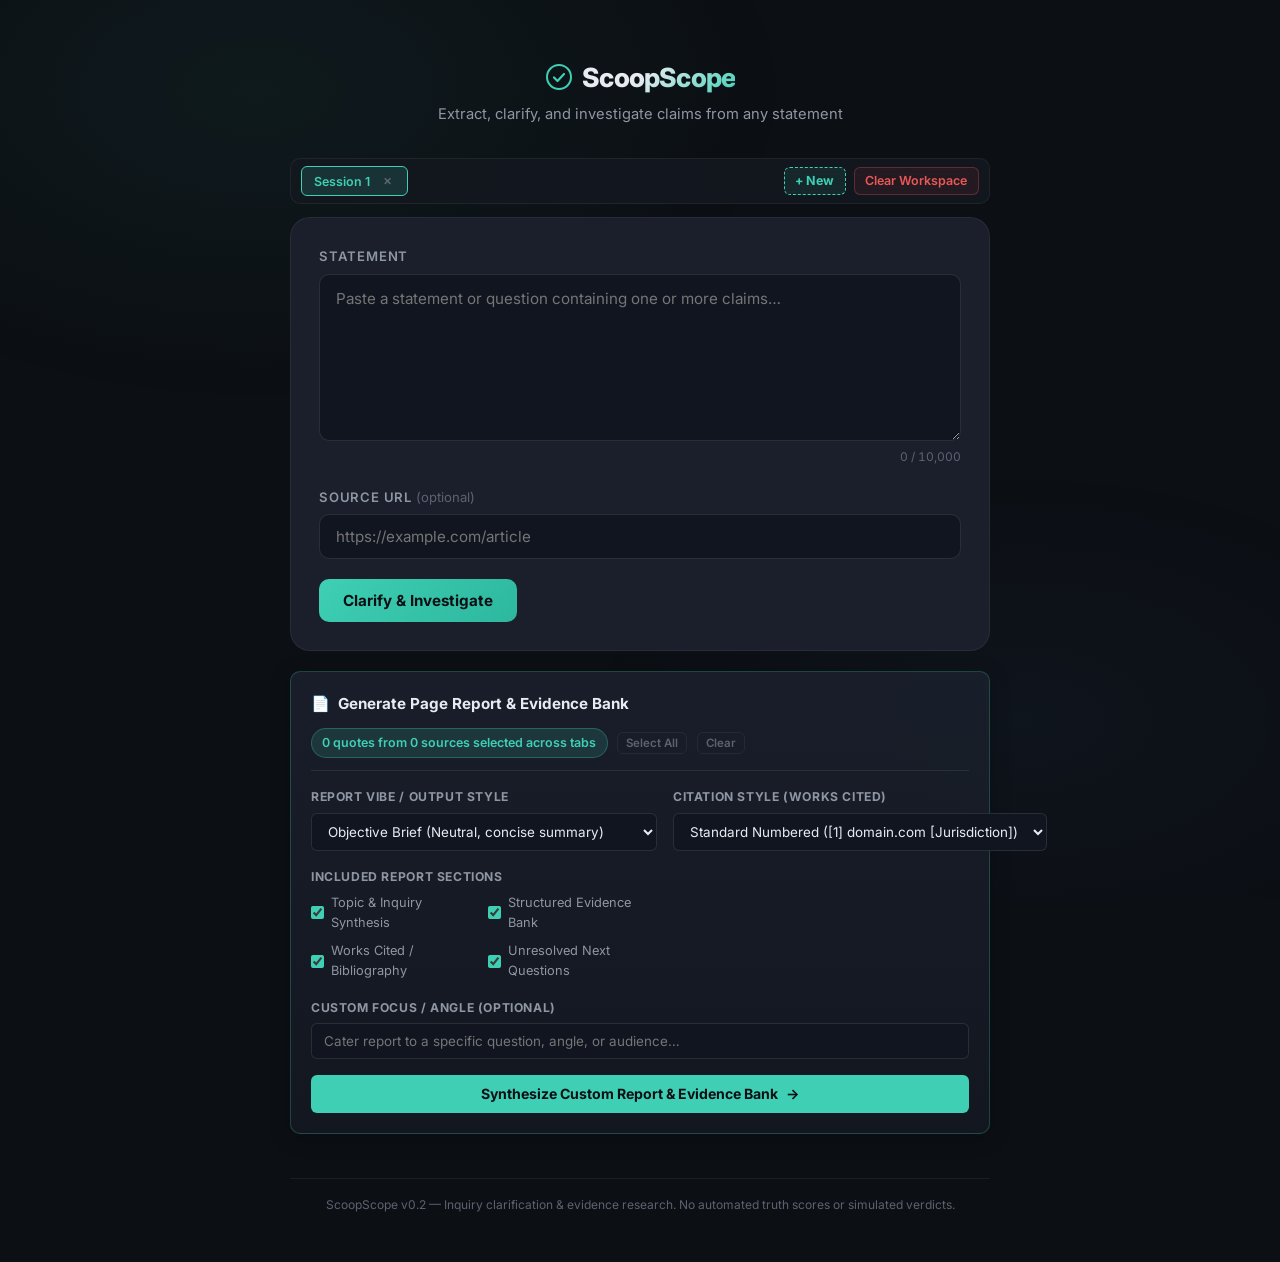
==== commit b049fc0b: "feat(4f): verify full phase 4 user journey and polish workspace DOM sync" ====
--- a/frontend/index.html
+++ b/frontend/index.html
@@ -188,6 +188,80 @@
                 </div>
             </section>
 
+            <!-- Custom Report Studio (Milestone 3B / 4D / 4E / 4F) -->
+            <section id="custom-report-section" class="custom-report-section hidden" aria-live="polite">
+                <div class="report-builder-panel">
+                    <div class="report-builder-header">
+                        <div class="report-builder-title">
+                            <span aria-hidden="true">📄</span> Generate Page Report &amp; Evidence Bank
+                        </div>
+                        <div class="report-counter-wrap">
+                            <span class="evidence-counter-badge">0 quotes from 0 sources selected across tabs</span>
+                            <button type="button" class="btn-counter-toggle btn-select-all-quotes">Select All</button>
+                            <button type="button" class="btn-counter-toggle btn-clear-quotes">Clear</button>
+                        </div>
+                    </div>
+
+                    <div class="report-builder-controls">
+                        <div class="report-control-group">
+                            <label class="report-control-label" for="report-vibe-select">Report Vibe / Output Style</label>
+                            <select id="report-vibe-select" class="report-vibe-select">
+                                <option value="objective_brief">Objective Brief (Neutral, concise summary)</option>
+                                <option value="cornell_study">Cornell Study (Academic study notes &amp; cues)</option>
+                                <option value="fact_check">Fact Check (Verdict breakdown &amp; provenance)</option>
+                                <option value="deep_dive">Deep Dive (Comprehensive synthesis)</option>
+                            </select>
+                        </div>
+
+                        <div class="report-control-group">
+                            <label class="report-control-label" for="citation-style-select">Citation Style (Works Cited)</label>
+                            <select id="citation-style-select" class="report-citation-select citation-style-select">
+                                <option value="standard">Standard Numbered ([1] domain.com [Jurisdiction])</option>
+                                <option value="apa">APA 7th ed. (Domain/Author. (Year). Title.)</option>
+                                <option value="mla">MLA 9th ed. ("Title." Domain, Date/Accessed.)</option>
+                            </select>
+                        </div>
+
+                        <div class="report-control-group">
+                            <label class="report-control-label">Included Report Sections</label>
+                            <div class="report-sections-grid">
+                                <label class="report-checkbox-label">
+                                    <input type="checkbox" id="include_summary" checked>Topic &amp; Inquiry Synthesis
+                                </label>
+                                <label class="report-checkbox-label">
+                                    <input type="checkbox" id="include_evidence_bank" checked>Structured Evidence Bank
+                                </label>
+                                <label class="report-checkbox-label">
+                                    <input type="checkbox" id="include_works_cited" checked>Works Cited / Bibliography
+                                </label>
+                                <label class="report-checkbox-label">
+                                    <input type="checkbox" id="include_open_questions" checked>Unresolved Next Questions
+                                </label>
+                            </div>
+                        </div>
+                    </div>
+
+                    <div class="report-control-group">
+                        <label class="report-control-label" for="report-focus-input">Custom Focus / Angle (Optional)</label>
+                        <input id="report-focus-input" type="text" class="report-focus-input" placeholder="Cater report to a specific question, angle, or audience…">
+                    </div>
+
+                    <button id="btn-generate-custom-report" type="button" class="btn-generate-report">
+                        <span>Synthesize Custom Report &amp; Evidence Bank</span> <span aria-hidden="true">&rarr;</span>
+                    </button>
+
+                    <div id="custom-report-output-card" class="report-output-card hidden">
+                        <div class="report-output-actions">
+                            <button type="button" class="btn-report-action btn-copy-report">Copy Markdown</button>
+                            <button type="button" class="btn-report-action btn-copy-plaintext-report">Copy Plain Text</button>
+                            <button type="button" class="btn-report-action btn-download-report">Download .md Report</button>
+                            <button type="button" class="btn-report-action btn-print-report">Print / Save PDF</button>
+                        </div>
+                        <div class="report-content-body"></div>
+                    </div>
+                </div>
+            </section>
+
             <section id="report-studio-section" class="hidden"></section>
         </main>
 
--- a/frontend/style.css
+++ b/frontend/style.css
@@ -1461,8 +1461,9 @@
 
 .cue-source-meta {
     display: flex;
-    flex-direction: column;
-    gap: 0.25rem;
+    flex-wrap: wrap;
+    align-items: center;
+    gap: 0.35rem;
     margin-top: 0.2rem;
     padding-top: 0.4rem;
     border-top: 1px solid rgba(255, 255, 255, 0.04);
@@ -1535,6 +1536,12 @@
     background: rgba(111, 207, 151, 0.12);
     color: #6fcf97;
     border-color: rgba(111, 207, 151, 0.35);
+}
+
+.jurisdiction-la_local_city {
+    background: rgba(168, 85, 247, 0.12);
+    color: #c084fc;
+    border-color: rgba(168, 85, 247, 0.35);
 }
 
 /* Right Note Quote Bullet */
@@ -1810,6 +1817,7 @@
     display: flex;
     align-items: center;
     justify-content: space-between;
+    flex-wrap: wrap;
     gap: 0.5rem;
     background: rgba(20, 24, 32, 0.85);
     backdrop-filter: blur(12px);
@@ -1900,10 +1908,16 @@
     white-space: nowrap;
     transition: all var(--transition);
     font-family: inherit;
+    line-height: 1.2;
 }
 
 .btn-new-session:hover {
     background: rgba(62, 207, 180, 0.2);
+}
+
+.btn-new-session:focus-visible {
+    outline: 2px solid var(--accent);
+    outline-offset: 2px;
 }
 
 .btn-clear-workspace {
@@ -1919,6 +1933,7 @@
     transition: all var(--transition);
     font-family: inherit;
     margin-left: auto;
+    line-height: 1.2;
 }
 
 .btn-clear-workspace:hover {
@@ -1926,6 +1941,11 @@
     border-color: #eb5757;
     color: #ff6b6b;
     transform: translateY(-1px);
+}
+
+.btn-clear-workspace:focus-visible {
+    outline: 2px solid #eb5757;
+    outline-offset: 2px;
 }
 
 /* --- Per-Claim Research Tabs Bar --- */
@@ -2163,6 +2183,7 @@
     display: flex;
     align-items: center;
     justify-content: flex-end;
+    flex-wrap: wrap;
     gap: 0.5rem;
     margin-bottom: 0.85rem;
     padding-bottom: 0.65rem;
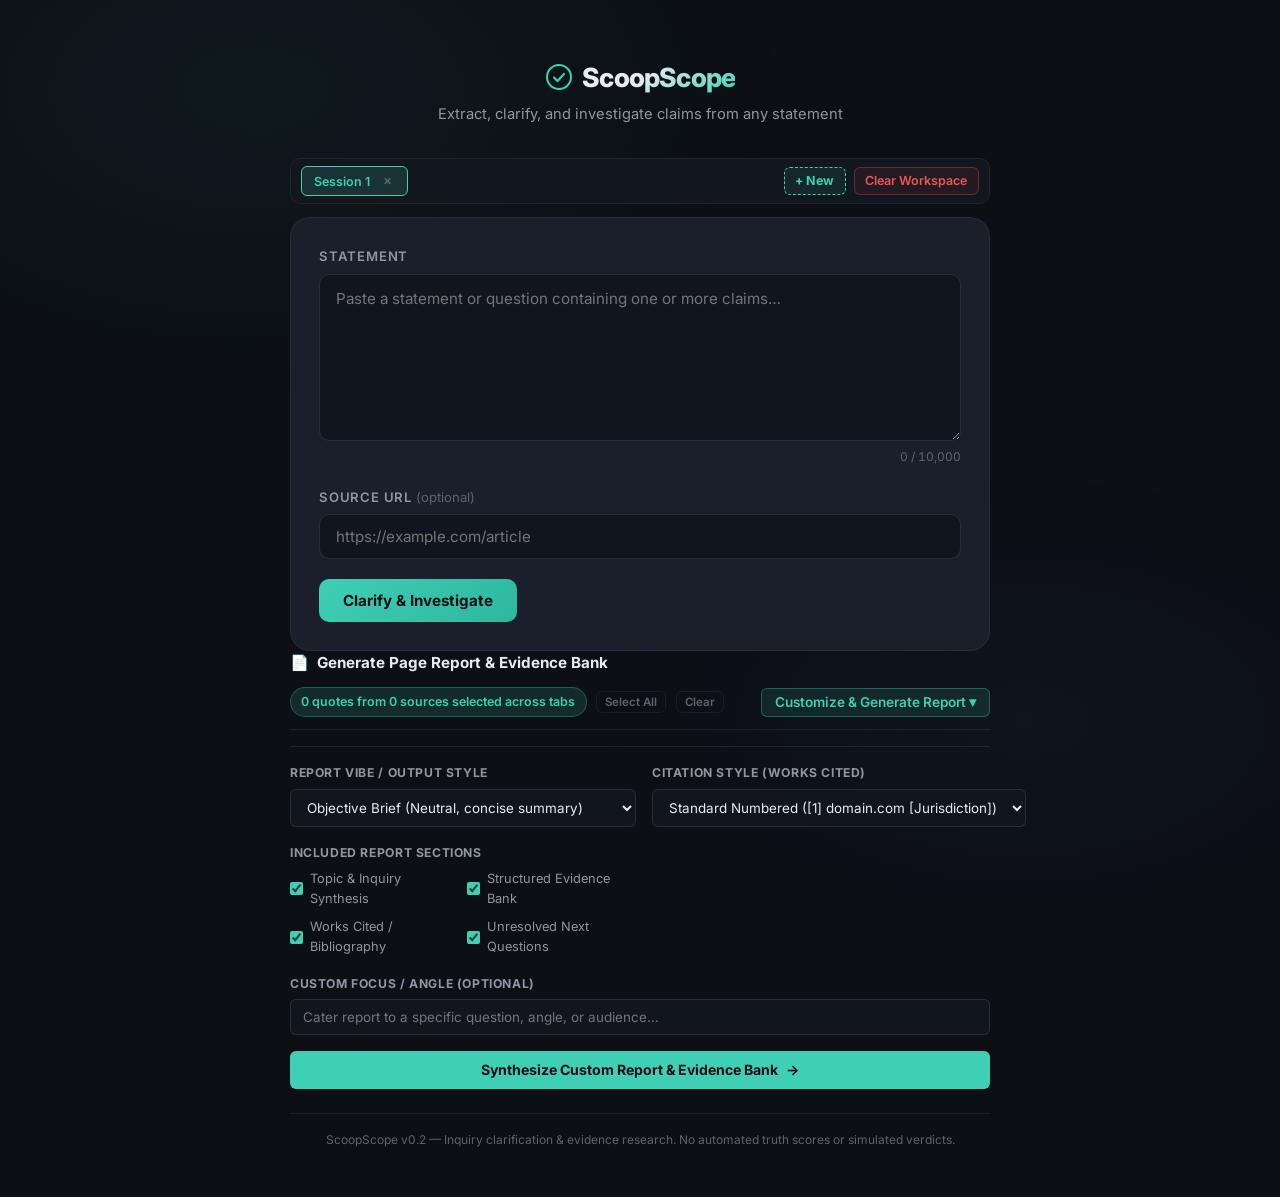
==== commit f75e8ee1: "fix(4g): isolate in-flight tab searches, unify collapsible report studio, and compact research layou" ====
--- a/frontend/index.html
+++ b/frontend/index.html
@@ -143,7 +143,7 @@
             <!-- Results Section -->
             <section id="results-section" class="results-section hidden" aria-live="polite">
                 <!-- Confirmed Inquiry Scope (Milestone 3A) -->
-                <div id="confirmed-scope-card" class="confirmed-scope-card">
+                <div id="confirmed-scope-card" class="confirmed-scope-card hidden">
                     <div class="scope-header-row">
                         <span class="scope-badge">Confirmed Inquiry Scope</span>
                         <span id="scope-purpose-badge" class="scope-purpose-badge">Check a claim</span>
@@ -188,9 +188,9 @@
                 </div>
             </section>
 
-            <!-- Custom Report Studio (Milestone 3B / 4D / 4E / 4F) -->
+            <!-- Unified Single Collapsible Report Studio (Milestone 4G) -->
             <section id="custom-report-section" class="custom-report-section hidden" aria-live="polite">
-                <div class="report-builder-panel">
+                <div class="report-studio-card">
                     <div class="report-builder-header">
                         <div class="report-builder-title">
                             <span aria-hidden="true">📄</span> Generate Page Report &amp; Evidence Bank
@@ -200,69 +200,72 @@
                             <button type="button" class="btn-counter-toggle btn-select-all-quotes">Select All</button>
                             <button type="button" class="btn-counter-toggle btn-clear-quotes">Clear</button>
                         </div>
-                    </div>
-
-                    <div class="report-builder-controls">
+                        <button type="button" id="btn-toggle-report-studio" class="btn-toggle-report-studio" aria-expanded="false">
+                            Customize &amp; Generate Report ▾
+                        </button>
+                    </div>
+
+                    <div id="report-studio-collapsible-body" class="report-studio-body hidden">
+                        <div class="report-builder-controls">
+                            <div class="report-control-group">
+                                <label class="report-control-label" for="report-vibe-select">Report Vibe / Output Style</label>
+                                <select id="report-vibe-select" class="report-vibe-select">
+                                    <option value="objective_brief">Objective Brief (Neutral, concise summary)</option>
+                                    <option value="cornell_study">Cornell Study (Academic study notes &amp; cues)</option>
+                                    <option value="fact_check">Fact Check (Verdict breakdown &amp; provenance)</option>
+                                    <option value="deep_dive">Deep Dive (Comprehensive synthesis)</option>
+                                </select>
+                            </div>
+
+                            <div class="report-control-group">
+                                <label class="report-control-label" for="citation-style-select">Citation Style (Works Cited)</label>
+                                <select id="citation-style-select" class="report-citation-select citation-style-select">
+                                    <option value="standard">Standard Numbered ([1] domain.com [Jurisdiction])</option>
+                                    <option value="apa">APA 7th ed. (Domain/Author. (Year). Title.)</option>
+                                    <option value="mla">MLA 9th ed. ("Title." Domain, Date/Accessed.)</option>
+                                </select>
+                            </div>
+
+                            <div class="report-control-group">
+                                <label class="report-control-label">Included Report Sections</label>
+                                <div class="report-sections-grid">
+                                    <label class="report-checkbox-label">
+                                        <input type="checkbox" id="include_summary" checked>Topic &amp; Inquiry Synthesis
+                                    </label>
+                                    <label class="report-checkbox-label">
+                                        <input type="checkbox" id="include_evidence_bank" checked>Structured Evidence Bank
+                                    </label>
+                                    <label class="report-checkbox-label">
+                                        <input type="checkbox" id="include_works_cited" checked>Works Cited / Bibliography
+                                    </label>
+                                    <label class="report-checkbox-label">
+                                        <input type="checkbox" id="include_open_questions" checked>Unresolved Next Questions
+                                    </label>
+                                </div>
+                            </div>
+                        </div>
+
                         <div class="report-control-group">
-                            <label class="report-control-label" for="report-vibe-select">Report Vibe / Output Style</label>
-                            <select id="report-vibe-select" class="report-vibe-select">
-                                <option value="objective_brief">Objective Brief (Neutral, concise summary)</option>
-                                <option value="cornell_study">Cornell Study (Academic study notes &amp; cues)</option>
-                                <option value="fact_check">Fact Check (Verdict breakdown &amp; provenance)</option>
-                                <option value="deep_dive">Deep Dive (Comprehensive synthesis)</option>
-                            </select>
-                        </div>
-
-                        <div class="report-control-group">
-                            <label class="report-control-label" for="citation-style-select">Citation Style (Works Cited)</label>
-                            <select id="citation-style-select" class="report-citation-select citation-style-select">
-                                <option value="standard">Standard Numbered ([1] domain.com [Jurisdiction])</option>
-                                <option value="apa">APA 7th ed. (Domain/Author. (Year). Title.)</option>
-                                <option value="mla">MLA 9th ed. ("Title." Domain, Date/Accessed.)</option>
-                            </select>
-                        </div>
-
-                        <div class="report-control-group">
-                            <label class="report-control-label">Included Report Sections</label>
-                            <div class="report-sections-grid">
-                                <label class="report-checkbox-label">
-                                    <input type="checkbox" id="include_summary" checked>Topic &amp; Inquiry Synthesis
-                                </label>
-                                <label class="report-checkbox-label">
-                                    <input type="checkbox" id="include_evidence_bank" checked>Structured Evidence Bank
-                                </label>
-                                <label class="report-checkbox-label">
-                                    <input type="checkbox" id="include_works_cited" checked>Works Cited / Bibliography
-                                </label>
-                                <label class="report-checkbox-label">
-                                    <input type="checkbox" id="include_open_questions" checked>Unresolved Next Questions
-                                </label>
-                            </div>
-                        </div>
-                    </div>
-
-                    <div class="report-control-group">
-                        <label class="report-control-label" for="report-focus-input">Custom Focus / Angle (Optional)</label>
-                        <input id="report-focus-input" type="text" class="report-focus-input" placeholder="Cater report to a specific question, angle, or audience…">
-                    </div>
-
-                    <button id="btn-generate-custom-report" type="button" class="btn-generate-report">
-                        <span>Synthesize Custom Report &amp; Evidence Bank</span> <span aria-hidden="true">&rarr;</span>
-                    </button>
-
-                    <div id="custom-report-output-card" class="report-output-card hidden">
-                        <div class="report-output-actions">
-                            <button type="button" class="btn-report-action btn-copy-report">Copy Markdown</button>
-                            <button type="button" class="btn-report-action btn-copy-plaintext-report">Copy Plain Text</button>
-                            <button type="button" class="btn-report-action btn-download-report">Download .md Report</button>
-                            <button type="button" class="btn-report-action btn-print-report">Print / Save PDF</button>
-                        </div>
-                        <div class="report-content-body"></div>
+                            <label class="report-control-label" for="report-focus-input">Custom Focus / Angle (Optional)</label>
+                            <input id="report-focus-input" type="text" class="report-focus-input" placeholder="Cater report to a specific question, angle, or audience…">
+                        </div>
+
+                        <button id="btn-generate-custom-report" type="button" class="btn-generate-report">
+                            <span>Synthesize Custom Report &amp; Evidence Bank</span> <span aria-hidden="true">&rarr;</span>
+                        </button>
+
+                        <div id="custom-report-output-card" class="report-output-card hidden">
+                            <div class="report-output-actions">
+                                <button type="button" class="btn-report-action btn-copy-report">Copy Markdown</button>
+                                <button type="button" class="btn-report-action btn-copy-plaintext-report">Copy Plain Text</button>
+                                <button type="button" class="btn-report-action btn-download-report">Download .md Report</button>
+                                <button type="button" class="btn-report-action btn-print-report">Print / Save PDF</button>
+                            </div>
+                            <div class="report-content-body"></div>
+                        </div>
                     </div>
                 </div>
             </section>
-
-            <section id="report-studio-section" class="hidden"></section>
         </main>
 
         <footer class="app-footer">
--- a/frontend/style.css
+++ b/frontend/style.css
@@ -2294,3 +2294,64 @@
         grid-template-columns: 1fr;
     }
 }
+
+/* --- Milestone 4G: Single Collapsible Report Studio & Compact Layout --- */
+.input-card.compact-collapsed {
+    display: none;
+}
+
+.btn-toggle-report-studio {
+    background: rgba(62, 207, 180, 0.12);
+    color: #3ecfb4;
+    border: 1px solid rgba(62, 207, 180, 0.35);
+    border-radius: var(--radius-sm, 6px);
+    padding: 0.35rem 0.8rem;
+    font-size: 0.85rem;
+    font-weight: 600;
+    cursor: pointer;
+    transition: all 0.18s ease;
+    font-family: inherit;
+    margin-left: auto;
+}
+
+.btn-toggle-report-studio:hover {
+    background: rgba(62, 207, 180, 0.22);
+    border-color: #3ecfb4;
+    color: #ffffff;
+}
+
+.btn-toggle-report-studio:focus-visible {
+    outline: 2px solid #3ecfb4;
+    outline-offset: 2px;
+}
+
+.report-studio-body {
+    margin-top: 1rem;
+    padding-top: 1rem;
+    border-top: 1px solid rgba(255, 255, 255, 0.08);
+}
+
+.report-content-body ol {
+    margin: 0.75rem 0 0.75rem 1.75rem;
+    padding-left: 0.5rem;
+    list-style-type: decimal;
+}
+
+.report-content-body ol li {
+    margin-bottom: 0.5rem;
+    padding-left: 0.25rem;
+    line-height: 1.6;
+}
+
+.report-content-body ul {
+    margin: 0.75rem 0 0.75rem 1.75rem;
+    padding-left: 0.5rem;
+    list-style-type: disc;
+}
+
+.report-content-body ul li {
+    margin-bottom: 0.5rem;
+    padding-left: 0.25rem;
+    line-height: 1.6;
+}
+
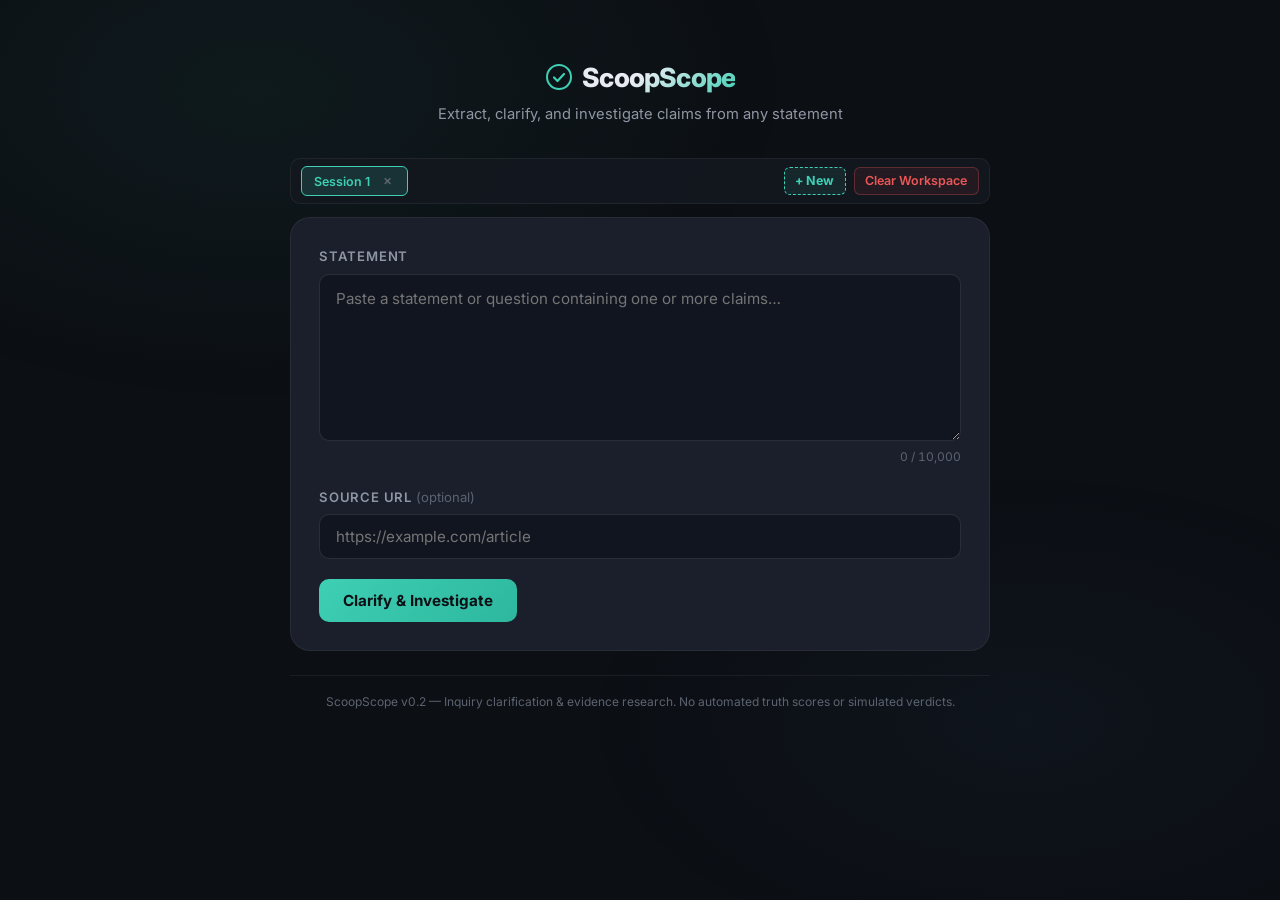
==== commit 83e03bb6: "fix(4h): hide report studio on empty tabs, remove tab scrollbar, add claim results accordion, and de" ====
--- a/frontend/index.html
+++ b/frontend/index.html
@@ -189,7 +189,7 @@
             </section>
 
             <!-- Unified Single Collapsible Report Studio (Milestone 4G) -->
-            <section id="custom-report-section" class="custom-report-section hidden" aria-live="polite">
+            <section id="custom-report-section" class="custom-report-section hidden" hidden aria-live="polite">
                 <div class="report-studio-card">
                     <div class="report-builder-header">
                         <div class="report-builder-title">
--- a/frontend/style.css
+++ b/frontend/style.css
@@ -56,6 +56,12 @@
     box-sizing: border-box;
     margin: 0;
     padding: 0;
+}
+
+/* --- Global Visibility Utilities (Milestone 4H) --- */
+.hidden,
+[hidden] {
+    display: none !important;
 }
 
 /* --- Base --- */
@@ -1834,10 +1840,16 @@
 .session-tabs-list {
     display: flex;
     align-items: center;
+    flex-wrap: wrap;
+    overflow-x: visible;
+    scrollbar-width: none;
+    -ms-overflow-style: none;
     gap: 0.4rem;
-    overflow-x: auto;
     flex: 1;
-    scrollbar-width: thin;
+}
+
+.session-tabs-list::-webkit-scrollbar {
+    display: none;
 }
 
 .session-tab-btn {
@@ -2355,3 +2367,30 @@
     line-height: 1.6;
 }
 
+/* --- Milestone 4H: Claim Results Accordion Toggle Button --- */
+.btn-toggle-evidence {
+    background: rgba(255, 255, 255, 0.06);
+    border: 1px solid var(--border-subtle);
+    border-radius: var(--radius-sm);
+    color: var(--text-secondary);
+    font-size: 0.8rem;
+    font-weight: 600;
+    padding: 0.35rem 0.75rem;
+    cursor: pointer;
+    transition: all var(--transition);
+    font-family: inherit;
+    display: inline-flex;
+    align-items: center;
+    gap: 0.35rem;
+}
+
+.btn-toggle-evidence:hover {
+    color: var(--text-primary);
+    background: rgba(255, 255, 255, 0.12);
+    border-color: rgba(255, 255, 255, 0.2);
+}
+
+.btn-toggle-evidence.hidden {
+    display: none !important;
+}
+
